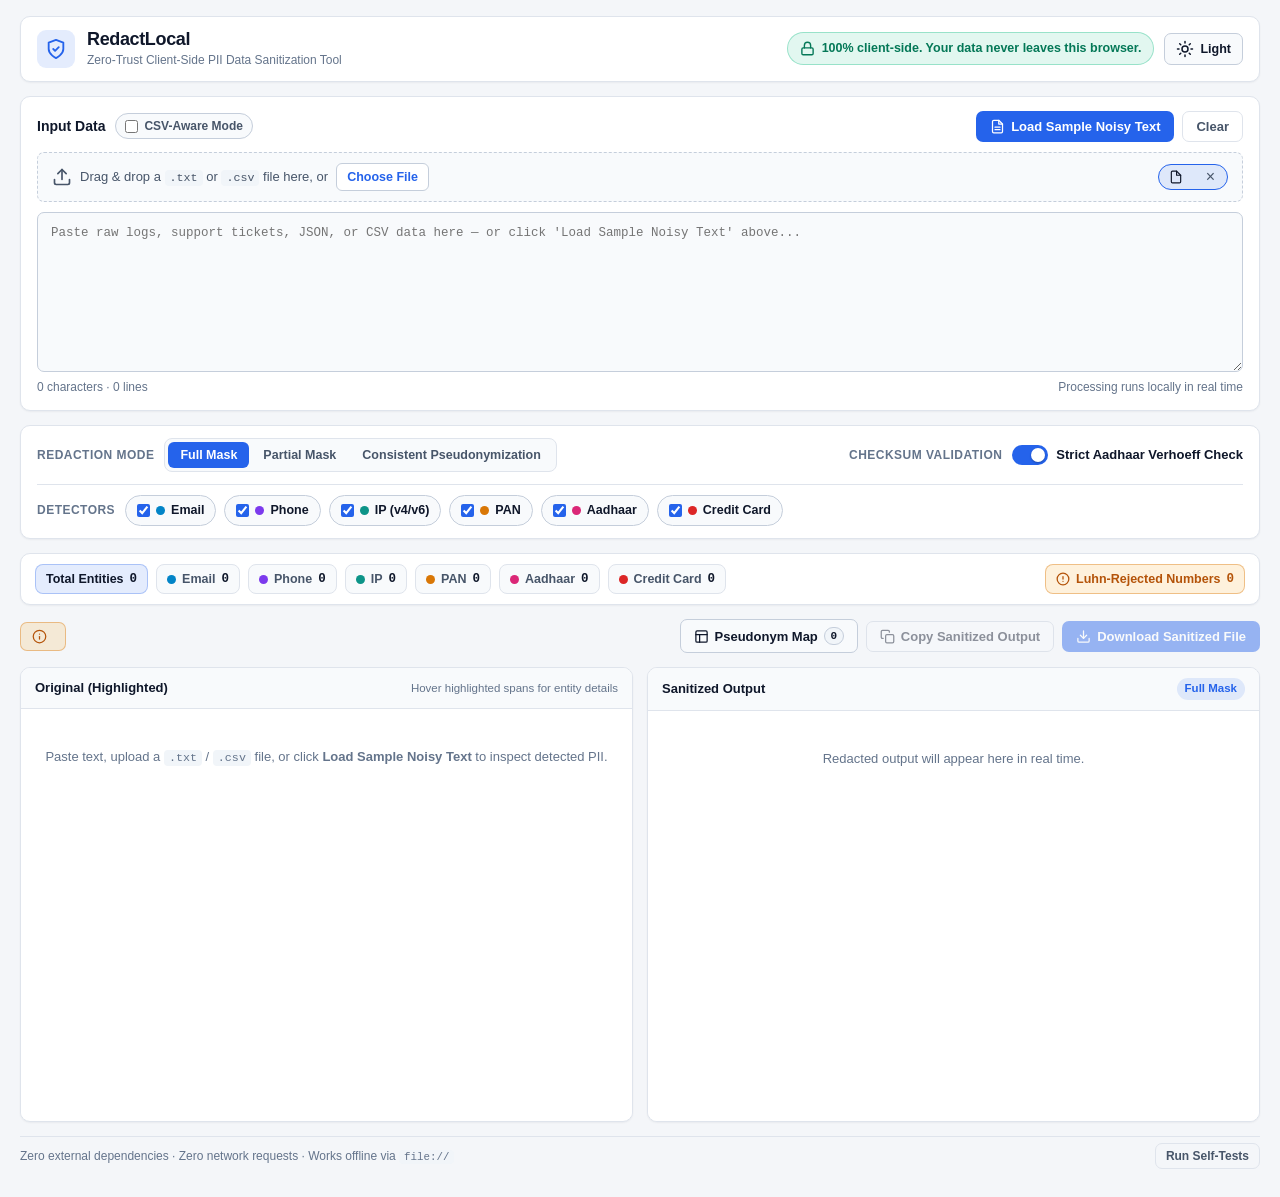
==== index.html @ ca2702cf "v1: working core sanitizer" ====
<!DOCTYPE html>
<html lang="en">
<head>
  <meta charset="UTF-8" />
  <meta name="viewport" content="width=device-width, initial-scale=1.0" />
  <title>RedactLocal — 100% Client-Side PII Data Sanitizer</title>
  <link rel="stylesheet" href="style.css" />
  <script src="app.js" defer></script>
</head>
<body>
  <div class="app-shell">
    <header class="app-header">
      <div class="brand-group">
        <div class="brand-logo" aria-hidden="true">
          <svg viewBox="0 0 24 24" width="22" height="22" fill="none" stroke="currentColor" stroke-width="2" stroke-linecap="round" stroke-linejoin="round">
            <path d="M12 22s8-4 8-10V5l-8-3-8 3v7c0 6 8 10 8 10z" />
            <path d="m9 12 2 2 4-4" />
          </svg>
        </div>
        <div>
          <h1 class="brand-title">RedactLocal</h1>
          <p class="brand-subtitle">Zero-Trust Client-Side PII Data Sanitization Tool</p>
        </div>
      </div>

      <div class="header-right">
        <div class="privacy-badge" role="status">
          <svg viewBox="0 0 24 24" width="15" height="15" fill="none" stroke="currentColor" stroke-width="2.2" stroke-linecap="round" stroke-linejoin="round" aria-hidden="true">
            <rect x="3" y="11" width="18" height="11" rx="2" ry="2" />
            <path d="M7 11V7a5 5 0 0 1 10 0v4" />
          </svg>
          <span>100% client-side. Your data never leaves this browser.</span>
        </div>

        <button type="button" id="theme-toggle" class="icon-btn" aria-label="Toggle color theme" title="Toggle Dark / Light Theme">
          <svg class="icon-sun" viewBox="0 0 24 24" width="18" height="18" fill="none" stroke="currentColor" stroke-width="2" stroke-linecap="round" stroke-linejoin="round" aria-hidden="true">
            <circle cx="12" cy="12" r="4" />
            <path d="M12 2v2M12 20v2M4.93 4.93l1.41 1.41M17.66 17.66l1.41 1.41M2 12h2M20 12h2M6.34 17.66l-1.41 1.41M19.07 4.93l-1.41 1.41" />
          </svg>
          <svg class="icon-moon" viewBox="0 0 24 24" width="18" height="18" fill="none" stroke="currentColor" stroke-width="2" stroke-linecap="round" stroke-linejoin="round" aria-hidden="true">
            <path d="M21 12.79A9 9 0 1 1 11.21 3 7 7 0 0 0 21 12.79z" />
          </svg>
          <span id="theme-label" class="theme-label">Theme</span>
        </button>
      </div>
    </header>

    <main class="app-main">
      <!-- Input Panel -->
      <section class="card input-section" aria-labelledby="input-heading">
        <div class="section-header">
          <div class="section-title-group">
            <h2 id="input-heading" class="section-title">Input Data</h2>
            <label class="csv-toggle-chip" title="Parse input cell-by-cell with RFC 4180 CSV rules while sharing pseudonym mapping across rows">
              <input type="checkbox" id="csv-mode-toggle" />
              <span>CSV-Aware Mode</span>
            </label>
          </div>

          <div class="input-actions">
            <button type="button" id="load-sample-btn" class="btn btn-primary">
              <svg viewBox="0 0 24 24" width="15" height="15" fill="none" stroke="currentColor" stroke-width="2" stroke-linecap="round" stroke-linejoin="round" aria-hidden="true">
                <path d="M14 2H6a2 2 0 0 0-2 2v16a2 2 0 0 0 2 2h12a2 2 0 0 0 2-2V8z" />
                <polyline points="14 2 14 8 20 8" />
                <line x1="16" y1="13" x2="8" y2="13" />
                <line x1="16" y1="17" x2="8" y2="17" />
              </svg>
              Load Sample Noisy Text
            </button>
            <button type="button" id="clear-btn" class="btn btn-ghost">Clear</button>
          </div>
        </div>

        <div id="drop-zone" class="drop-zone">
          <div class="drop-zone-content">
            <svg viewBox="0 0 24 24" width="20" height="20" fill="none" stroke="currentColor" stroke-width="2" stroke-linecap="round" stroke-linejoin="round" aria-hidden="true">
              <path d="M21 15v4a2 2 0 0 1-2 2H5a2 2 0 0 1-2-2v-4" />
              <polyline points="17 8 12 3 7 8" />
              <line x1="12" y1="3" x2="12" y2="15" />
            </svg>
            <span class="drop-zone-text">Drag &amp; drop a <code>.txt</code> or <code>.csv</code> file here, or</span>
            <label for="file-input" class="file-picker-btn">Choose File</label>
            <input type="file" id="file-input" accept=".txt,.csv,text/plain,text/csv" hidden />
          </div>

          <div id="file-pill" class="file-pill" hidden>
            <svg viewBox="0 0 24 24" width="14" height="14" fill="none" stroke="currentColor" stroke-width="2" stroke-linecap="round" stroke-linejoin="round" aria-hidden="true">
              <path d="M13 2H6a2 2 0 0 0-2 2v16a2 2 0 0 0 2 2h12a2 2 0 0 0 2-2V9z" />
              <polyline points="13 2 13 9 20 9" />
            </svg>
            <span id="file-name" class="file-name"></span>
            <span id="file-size" class="file-size"></span>
            <button type="button" id="file-clear-btn" class="file-pill-remove" aria-label="Remove loaded file" title="Remove file">&times;</button>
          </div>
        </div>

        <div class="textarea-wrapper">
          <textarea
            id="raw-input"
            class="raw-input"
            rows="7"
            spellcheck="false"
            aria-label="Raw input text to sanitize"
            placeholder="Paste raw logs, support tickets, JSON, or CSV data here — or click 'Load Sample Noisy Text' above..."
          ></textarea>
          <div class="input-footer">
            <span id="input-meta" class="input-meta">0 characters · 0 lines</span>
            <span class="input-hint">Processing runs locally in real time</span>
          </div>
        </div>
      </section>

      <!-- Controls Bar -->
      <section class="card controls-section" aria-label="Sanitization Controls">
        <div class="controls-row">
          <div class="control-block">
            <span class="control-label">Redaction Mode</span>
            <div class="mode-selector" role="radiogroup" aria-label="Redaction Mode">
              <button type="button" class="mode-btn is-active" data-mode="full" role="radio" aria-checked="true">
                Full Mask
              </button>
              <button type="button" class="mode-btn" data-mode="partial" role="radio" aria-checked="false">
                Partial Mask
              </button>
              <button type="button" class="mode-btn" data-mode="pseudonym" role="radio" aria-checked="false">
                Consistent Pseudonymization
              </button>
            </div>
          </div>

          <div class="control-block control-block-verhoeff">
            <span class="control-label">Checksum Validation</span>
            <label class="verhoeff-toggle" title="Validate 12-digit Aadhaar candidates using the Verhoeff checksum algorithm">
              <input type="checkbox" id="strict-verhoeff-toggle" checked />
              <span class="toggle-track" aria-hidden="true"><span class="toggle-thumb"></span></span>
              <span>Strict Aadhaar Verhoeff Check</span>
            </label>
          </div>
        </div>

        <div class="entity-toggles-row">
          <span class="control-label">Detectors</span>
          <div class="entity-chips" id="entity-toggles">
            <label class="entity-chip chip-EMAIL">
              <input type="checkbox" data-entity="EMAIL" checked />
              <span class="chip-dot"></span>
              <span>Email</span>
            </label>
            <label class="entity-chip chip-PHONE">
              <input type="checkbox" data-entity="PHONE" checked />
              <span class="chip-dot"></span>
              <span>Phone</span>
            </label>
            <label class="entity-chip chip-IP">
              <input type="checkbox" data-entity="IP" checked />
              <span class="chip-dot"></span>
              <span>IP (v4/v6)</span>
            </label>
            <label class="entity-chip chip-PAN">
              <input type="checkbox" data-entity="PAN" checked />
              <span class="chip-dot"></span>
              <span>PAN</span>
            </label>
            <label class="entity-chip chip-AADHAAR">
              <input type="checkbox" data-entity="AADHAAR" checked />
              <span class="chip-dot"></span>
              <span>Aadhaar</span>
            </label>
            <label class="entity-chip chip-CREDIT_CARD">
              <input type="checkbox" data-entity="CREDIT_CARD" checked />
              <span class="chip-dot"></span>
              <span>Credit Card</span>
            </label>
          </div>
        </div>
      </section>

      <!-- Audit Stats Bar -->
      <section class="card stats-bar" aria-label="Audit Statistics" aria-live="polite">
        <div class="stat-pill stat-total">
          <span class="stat-name">Total Entities</span>
          <span class="stat-value" id="stat-total">0</span>
        </div>
        <div class="stat-pill stat-EMAIL">
          <span class="chip-dot"></span>
          <span class="stat-name">Email</span>
          <span class="stat-value" id="stat-EMAIL">0</span>
        </div>
        <div class="stat-pill stat-PHONE">
          <span class="chip-dot"></span>
          <span class="stat-name">Phone</span>
          <span class="stat-value" id="stat-PHONE">0</span>
        </div>
        <div class="stat-pill stat-IP">
          <span class="chip-dot"></span>
          <span class="stat-name">IP</span>
          <span class="stat-value" id="stat-IP">0</span>
        </div>
        <div class="stat-pill stat-PAN">
          <span class="chip-dot"></span>
          <span class="stat-name">PAN</span>
          <span class="stat-value" id="stat-PAN">0</span>
        </div>
        <div class="stat-pill stat-AADHAAR">
          <span class="chip-dot"></span>
          <span class="stat-name">Aadhaar</span>
          <span class="stat-value" id="stat-AADHAAR">0</span>
        </div>
        <div class="stat-pill stat-CREDIT_CARD">
          <span class="chip-dot"></span>
          <span class="stat-name">Credit Card</span>
          <span class="stat-value" id="stat-CREDIT_CARD">0</span>
        </div>
        <div class="stat-pill stat-luhn-rejected" title="13-19 digit card-like sequences that failed Luhn checksum and were excluded from PII/Phone/Aadhaar false positives">
          <svg viewBox="0 0 24 24" width="14" height="14" fill="none" stroke="currentColor" stroke-width="2.2" stroke-linecap="round" stroke-linejoin="round" aria-hidden="true">
            <circle cx="12" cy="12" r="10" />
            <line x1="12" y1="8" x2="12" y2="12" />
            <line x1="12" y1="16" x2="12.01" y2="16" />
          </svg>
          <span class="stat-name">Luhn-Rejected Numbers</span>
          <span class="stat-value" id="stat-luhn-rejected">0</span>
        </div>
      </section>

      <!-- Action Bar -->
      <div class="action-bar">
        <div class="action-bar-left">
          <div id="large-input-notice" class="large-input-notice" hidden>
            <svg viewBox="0 0 24 24" width="15" height="15" fill="none" stroke="currentColor" stroke-width="2" stroke-linecap="round" stroke-linejoin="round" aria-hidden="true">
              <circle cx="12" cy="12" r="10" />
              <line x1="12" y1="16" x2="12" y2="12" />
              <line x1="12" y1="8" x2="12.01" y2="8" />
            </svg>
            <span id="large-input-notice-text"></span>
          </div>
        </div>

        <div class="action-buttons">
          <button type="button" id="toggle-map-btn" class="btn btn-secondary" aria-expanded="false" aria-controls="mapping-drawer">
            <svg viewBox="0 0 24 24" width="15" height="15" fill="none" stroke="currentColor" stroke-width="2" stroke-linecap="round" stroke-linejoin="round" aria-hidden="true">
              <rect x="3" y="3" width="18" height="18" rx="2" ry="2" />
              <line x1="3" y1="9" x2="21" y2="9" />
              <line x1="9" y1="21" x2="9" y2="9" />
            </svg>
            <span>Pseudonym Map</span>
            <span id="map-count-badge" class="badge-count">0</span>
          </button>

          <button type="button" id="copy-btn" class="btn btn-secondary" disabled>
            <svg class="icon-copy" viewBox="0 0 24 24" width="15" height="15" fill="none" stroke="currentColor" stroke-width="2" stroke-linecap="round" stroke-linejoin="round" aria-hidden="true">
              <rect x="9" y="9" width="13" height="13" rx="2" ry="2" />
              <path d="M5 15H4a2 2 0 0 1-2-2V4a2 2 0 0 1 2-2h9a2 2 0 0 1 2 2v1" />
            </svg>
            <span id="copy-btn-label">Copy Sanitized Output</span>
          </button>

          <button type="button" id="download-btn" class="btn btn-primary" disabled>
            <svg viewBox="0 0 24 24" width="15" height="15" fill="none" stroke="currentColor" stroke-width="2" stroke-linecap="round" stroke-linejoin="round" aria-hidden="true">
              <path d="M21 15v4a2 2 0 0 1-2 2H5a2 2 0 0 1-2-2v-4" />
              <polyline points="7 10 12 15 17 10" />
              <line x1="12" y1="15" x2="12" y2="3" />
            </svg>
            <span>Download Sanitized File</span>
          </button>
        </div>
      </div>

      <!-- Pseudonym Mapping Drawer -->
      <section id="mapping-drawer" class="card mapping-drawer" aria-labelledby="mapping-heading" hidden>
        <div class="mapping-header">
          <div>
            <h3 id="mapping-heading" class="section-title">Pseudonym Mapping Table</h3>
            <p class="mapping-subtitle">Deterministic per-scan mapping keyed on normalized entity values</p>
          </div>
          <button type="button" id="close-map-btn" class="btn btn-ghost btn-sm">Hide</button>
        </div>

        <div id="mapping-empty-state" class="mapping-empty">
          Switch to <strong>Consistent Pseudonymization</strong> mode with non-empty input to populate placeholder mappings.
        </div>

        <div id="mapping-table-wrap" class="mapping-table-wrap" hidden>
          <table class="mapping-table">
            <thead>
              <tr>
                <th>Placeholder</th>
                <th>Entity Type</th>
                <th>Original Value</th>
                <th>Occurrences</th>
              </tr>
            </thead>
            <tbody id="mapping-tbody"></tbody>
          </table>
        </div>
      </section>

      <!-- Side-by-Side Diff View -->
      <section class="diff-grid" aria-label="Side-by-Side Diff Comparison">
        <div class="card diff-pane-card">
          <div class="diff-pane-header">
            <span class="diff-pane-title">Original (Highlighted)</span>
            <span class="diff-pane-hint">Hover highlighted spans for entity details</span>
          </div>
          <div id="original-diff-pane" class="diff-pane-body" tabindex="0">
            <div id="original-empty" class="diff-empty">
              Paste text, upload a <code>.txt</code> / <code>.csv</code> file, or click <strong>Load Sample Noisy Text</strong> to inspect detected PII.
            </div>
            <pre id="original-diff-content" class="diff-code" hidden></pre>
          </div>
        </div>

        <div class="card diff-pane-card">
          <div class="diff-pane-header">
            <span class="diff-pane-title">Sanitized Output</span>
            <span id="active-mode-badge" class="mode-badge">Full Mask</span>
          </div>
          <div id="sanitized-diff-pane" class="diff-pane-body" tabindex="0">
            <div id="sanitized-empty" class="diff-empty">
              Redacted output will appear here in real time.
            </div>
            <pre id="sanitized-diff-content" class="diff-code" hidden></pre>
          </div>
        </div>
      </section>
    </main>

    <footer class="app-footer">
      <div class="footer-row">
        <span class="footer-note">Zero external dependencies · Zero network requests · Works offline via <code>file://</code></span>
        <button type="button" id="run-tests-btn" class="btn btn-ghost btn-sm">Run Self-Tests</button>
      </div>
      <div id="self-test-results" class="self-test-results" hidden></div>
    </footer>
  </div>
</body>
</html>
---- style.css ----
:root {
  --bg: #f4f6f9;
  --surface: #ffffff;
  --surface-alt: #f8fafc;
  --surface-hover: #f1f5f9;
  --border: #dfe4ec;
  --border-strong: #c5cedb;
  --text: #0f172a;
  --text-muted: #475569;
  --text-subtle: #64748b;
  --accent: #2563eb;
  --accent-hover: #1d4ed8;
  --accent-soft: rgba(37, 99, 235, 0.12);
  --privacy-bg: rgba(16, 185, 129, 0.12);
  --privacy-border: rgba(16, 185, 129, 0.35);
  --privacy-text: #047857;
  --luhn-bg: rgba(245, 158, 11, 0.14);
  --luhn-border: rgba(217, 119, 6, 0.4);
  --luhn-text: #b45309;
  --success-text: #047857;
  --danger-text: #b91c1c;
  --shadow-sm: 0 1px 2px rgba(15, 23, 42, 0.05);
  --shadow-md: 0 4px 12px rgba(15, 23, 42, 0.06);
  --radius: 10px;
  --radius-sm: 7px;

  /* Entity highlight colors (light) */
  --c-email: #0284c7;
  --bg-email: rgba(2, 132, 199, 0.14);
  --c-phone: #7c3aed;
  --bg-phone: rgba(124, 58, 237, 0.14);
  --c-ip: #0d9488;
  --bg-ip: rgba(13, 148, 136, 0.14);
  --c-pan: #d97706;
  --bg-pan: rgba(217, 119, 6, 0.16);
  --c-aadhaar: #db2777;
  --bg-aadhaar: rgba(219, 39, 119, 0.14);
  --c-card: #dc2626;
  --bg-card: rgba(220, 38, 38, 0.14);

  --token-bg: rgba(15, 23, 42, 0.08);
  --token-border: rgba(15, 23, 42, 0.18);
  --token-text: #0f172a;

  --font-sans: -apple-system, BlinkMacSystemFont, "Segoe UI", Roboto, "Helvetica Neue", Arial, sans-serif;
  --font-mono: ui-monospace, SFMono-Regular, Menlo, Monaco, Consolas, "Liberation Mono", "Courier New", monospace;
}

@media (prefers-color-scheme: dark) {
  :root:not([data-theme="light"]) {
    --bg: #0b1120;
    --surface: #111827;
    --surface-alt: #0f172a;
    --surface-hover: #1e293b;
    --border: #1f2937;
    --border-strong: #334155;
    --text: #f1f5f9;
    --text-muted: #cbd5e1;
    --text-subtle: #94a3b8;
    --accent: #3b82f6;
    --accent-hover: #60a5fa;
    --accent-soft: rgba(59, 130, 246, 0.16);
    --privacy-bg: rgba(16, 185, 129, 0.14);
    --privacy-border: rgba(52, 211, 153, 0.35);
    --privacy-text: #34d399;
    --luhn-bg: rgba(245, 158, 11, 0.16);
    --luhn-border: rgba(251, 191, 36, 0.38);
    --luhn-text: #fbbf24;
    --success-text: #34d399;
    --danger-text: #f87171;
    --shadow-sm: 0 1px 2px rgba(0, 0, 0, 0.25);
    --shadow-md: 0 6px 18px rgba(0, 0, 0, 0.35);

    --c-email: #38bdf8;
    --bg-email: rgba(56, 189, 248, 0.2);
    --c-phone: #a78bfa;
    --bg-phone: rgba(167, 139, 250, 0.2);
    --c-ip: #2dd4bf;
    --bg-ip: rgba(45, 212, 191, 0.2);
    --c-pan: #fbbf24;
    --bg-pan: rgba(251, 191, 36, 0.2);
    --c-aadhaar: #f472b6;
    --bg-aadhaar: rgba(244, 114, 182, 0.2);
    --c-card: #f87171;
    --bg-card: rgba(248, 113, 113, 0.22);

    --token-bg: rgba(59, 130, 246, 0.16);
    --token-border: rgba(96, 165, 250, 0.35);
    --token-text: #e2e8f0;
  }
}

:root[data-theme="dark"] {
  --bg: #0b1120;
  --surface: #111827;
  --surface-alt: #0f172a;
  --surface-hover: #1e293b;
  --border: #1f2937;
  --border-strong: #334155;
  --text: #f1f5f9;
  --text-muted: #cbd5e1;
  --text-subtle: #94a3b8;
  --accent: #3b82f6;
  --accent-hover: #60a5fa;
  --accent-soft: rgba(59, 130, 246, 0.16);
  --privacy-bg: rgba(16, 185, 129, 0.14);
  --privacy-border: rgba(52, 211, 153, 0.35);
  --privacy-text: #34d399;
  --luhn-bg: rgba(245, 158, 11, 0.16);
  --luhn-border: rgba(251, 191, 36, 0.38);
  --luhn-text: #fbbf24;
  --success-text: #34d399;
  --danger-text: #f87171;
  --shadow-sm: 0 1px 2px rgba(0, 0, 0, 0.25);
  --shadow-md: 0 6px 18px rgba(0, 0, 0, 0.35);

  --c-email: #38bdf8;
  --bg-email: rgba(56, 189, 248, 0.2);
  --c-phone: #a78bfa;
  --bg-phone: rgba(167, 139, 250, 0.2);
  --c-ip: #2dd4bf;
  --bg-ip: rgba(45, 212, 191, 0.2);
  --c-pan: #fbbf24;
  --bg-pan: rgba(251, 191, 36, 0.2);
  --c-aadhaar: #f472b6;
  --bg-aadhaar: rgba(244, 114, 182, 0.2);
  --c-card: #f87171;
  --bg-card: rgba(248, 113, 113, 0.22);

  --token-bg: rgba(59, 130, 246, 0.16);
  --token-border: rgba(96, 165, 250, 0.35);
  --token-text: #e2e8f0;
}

*,
*::before,
*::after {
  box-sizing: border-box;
}

html,
body {
  margin: 0;
  padding: 0;
  background-color: var(--bg);
  color: var(--text);
  font-family: var(--font-sans);
  font-size: 14px;
  line-height: 1.5;
  -webkit-font-smoothing: antialiased;
}

code {
  font-family: var(--font-mono);
  font-size: 0.9em;
  background: var(--surface-hover);
  padding: 1px 5px;
  border-radius: 4px;
}

.app-shell {
  max-width: 1440px;
  margin: 0 auto;
  padding: 16px 20px 28px;
  display: flex;
  flex-direction: column;
  gap: 14px;
  min-height: 100vh;
}

/* Header */
.app-header {
  display: flex;
  flex-wrap: wrap;
  align-items: center;
  justify-content: space-between;
  gap: 12px;
  padding: 12px 16px;
  background: var(--surface);
  border: 1px solid var(--border);
  border-radius: var(--radius);
  box-shadow: var(--shadow-sm);
}

.brand-group {
  display: flex;
  align-items: center;
  gap: 12px;
}

.brand-logo {
  width: 38px;
  height: 38px;
  border-radius: 9px;
  background: var(--accent-soft);
  color: var(--accent);
  display: inline-flex;
  align-items: center;
  justify-content: center;
  flex-shrink: 0;
}

.brand-title {
  margin: 0;
  font-size: 18px;
  font-weight: 700;
  letter-spacing: -0.02em;
  line-height: 1.2;
}

.brand-subtitle {
  margin: 0;
  font-size: 12px;
  color: var(--text-subtle);
}

.header-right {
  display: flex;
  align-items: center;
  flex-wrap: wrap;
  gap: 10px;
}

.privacy-badge {
  display: inline-flex;
  align-items: center;
  gap: 7px;
  padding: 6px 12px;
  border-radius: 999px;
  background: var(--privacy-bg);
  border: 1px solid var(--privacy-border);
  color: var(--privacy-text);
  font-size: 12.5px;
  font-weight: 600;
}

.icon-btn {
  display: inline-flex;
  align-items: center;
  gap: 6px;
  padding: 6px 11px;
  border-radius: var(--radius-sm);
  border: 1px solid var(--border-strong);
  background: var(--surface-alt);
  color: var(--text);
  font-family: inherit;
  font-size: 12.5px;
  font-weight: 600;
  cursor: pointer;
  transition: background-color 0.15s, border-color 0.15s;
}

.icon-btn:hover {
  background: var(--surface-hover);
}

.icon-moon {
  display: none;
}

:root[data-theme="dark"] .icon-sun {
  display: none;
}

:root[data-theme="dark"] .icon-moon {
  display: inline;
}

@media (prefers-color-scheme: dark) {
  :root:not([data-theme="light"]) .icon-sun {
    display: none;
  }
  :root:not([data-theme="light"]) .icon-moon {
    display: inline;
  }
}

/* Main Layout & Cards */
.app-main {
  display: flex;
  flex-direction: column;
  gap: 14px;
  flex: 1;
}

.card {
  background: var(--surface);
  border: 1px solid var(--border);
  border-radius: var(--radius);
  box-shadow: var(--shadow-sm);
}

/* Buttons */
.btn {
  display: inline-flex;
  align-items: center;
  justify-content: center;
  gap: 6px;
  padding: 7px 13px;
  border-radius: var(--radius-sm);
  border: 1px solid transparent;
  font-family: inherit;
  font-size: 13px;
  font-weight: 600;
  cursor: pointer;
  transition: background-color 0.15s, border-color 0.15s, opacity 0.15s, transform 0.08s;
  white-space: nowrap;
}

.btn:active:not(:disabled) {
  transform: translateY(1px);
}

.btn:disabled {
  opacity: 0.45;
  cursor: not-allowed;
}

.btn-primary {
  background: var(--accent);
  color: #ffffff;
}

.btn-primary:hover:not(:disabled) {
  background: var(--accent-hover);
}

.btn-secondary {
  background: var(--surface-alt);
  border-color: var(--border-strong);
  color: var(--text);
}

.btn-secondary:hover:not(:disabled) {
  background: var(--surface-hover);
}

.btn-ghost {
  background: transparent;
  border-color: var(--border);
  color: var(--text-muted);
}

.btn-ghost:hover:not(:disabled) {
  background: var(--surface-hover);
  color: var(--text);
}

.btn-sm {
  padding: 5px 10px;
  font-size: 12px;
}

/* Input Section */
.input-section {
  padding: 14px 16px;
  display: flex;
  flex-direction: column;
  gap: 10px;
}

.section-header {
  display: flex;
  flex-wrap: wrap;
  align-items: center;
  justify-content: space-between;
  gap: 10px;
}

.section-title-group {
  display: flex;
  align-items: center;
  gap: 10px;
  flex-wrap: wrap;
}

.section-title {
  margin: 0;
  font-size: 14px;
  font-weight: 700;
  color: var(--text);
}

.csv-toggle-chip {
  display: inline-flex;
  align-items: center;
  gap: 6px;
  padding: 3px 9px;
  border-radius: 999px;
  border: 1px solid var(--border-strong);
  background: var(--surface-alt);
  font-size: 12px;
  font-weight: 600;
  color: var(--text-muted);
  cursor: pointer;
  user-select: none;
}

.csv-toggle-chip input {
  accent-color: var(--accent);
  margin: 0;
  cursor: pointer;
}

.csv-toggle-chip:has(input:checked) {
  background: var(--accent-soft);
  border-color: var(--accent);
  color: var(--accent);
}

.input-actions {
  display: flex;
  align-items: center;
  gap: 8px;
}

.drop-zone {
  display: flex;
  flex-wrap: wrap;
  align-items: center;
  justify-content: space-between;
  gap: 10px;
  padding: 10px 14px;
  border: 1.5px dashed var(--border-strong);
  border-radius: var(--radius-sm);
  background: var(--surface-alt);
  transition: border-color 0.15s, background-color 0.15s;
}

.drop-zone.is-drag-over {
  border-color: var(--accent);
  background: var(--accent-soft);
}

.drop-zone-content {
  display: flex;
  align-items: center;
  flex-wrap: wrap;
  gap: 8px;
  color: var(--text-muted);
  font-size: 13px;
}

.file-picker-btn {
  display: inline-flex;
  align-items: center;
  padding: 4px 10px;
  border-radius: 6px;
  background: var(--surface);
  border: 1px solid var(--border-strong);
  color: var(--accent);
  font-weight: 600;
  font-size: 12.5px;
  cursor: pointer;
  transition: background-color 0.15s;
}

.file-picker-btn:hover {
  background: var(--surface-hover);
}

.file-pill {
  display: inline-flex;
  align-items: center;
  gap: 7px;
  padding: 4px 10px;
  border-radius: 999px;
  background: var(--accent-soft);
  border: 1px solid var(--accent);
  color: var(--text);
  font-size: 12px;
  font-weight: 600;
}

.file-size {
  color: var(--text-subtle);
  font-weight: 500;
}

.file-pill-remove {
  background: none;
  border: none;
  color: var(--text-muted);
  font-size: 16px;
  line-height: 1;
  padding: 0 2px;
  cursor: pointer;
}

.file-pill-remove:hover {
  color: var(--danger-text);
}

.textarea-wrapper {
  display: flex;
  flex-direction: column;
  gap: 6px;
}

.raw-input {
  width: 100%;
  min-height: 130px;
  max-height: 360px;
  resize: vertical;
  padding: 11px 13px;
  border: 1px solid var(--border-strong);
  border-radius: var(--radius-sm);
  background: var(--surface-alt);
  color: var(--text);
  font-family: var(--font-mono);
  font-size: 12.5px;
  line-height: 1.55;
  outline: none;
  transition: border-color 0.15s, box-shadow 0.15s;
}

.raw-input:focus {
  border-color: var(--accent);
  box-shadow: 0 0 0 3px var(--accent-soft);
}

.input-footer {
  display: flex;
  align-items: center;
  justify-content: space-between;
  font-size: 12px;
  color: var(--text-subtle);
}

/* Controls Section */
.controls-section {
  padding: 12px 16px;
  display: flex;
  flex-direction: column;
  gap: 12px;
}

.controls-row {
  display: flex;
  flex-wrap: wrap;
  align-items: center;
  justify-content: space-between;
  gap: 12px;
}

.control-block {
  display: flex;
  flex-wrap: wrap;
  align-items: center;
  gap: 10px;
}

.control-label {
  font-size: 12px;
  font-weight: 700;
  text-transform: uppercase;
  letter-spacing: 0.04em;
  color: var(--text-subtle);
}

.mode-selector {
  display: inline-flex;
  flex-wrap: wrap;
  padding: 3px;
  border-radius: 8px;
  background: var(--surface-alt);
  border: 1px solid var(--border);
  gap: 2px;
}

.mode-btn {
  padding: 6px 12px;
  border: none;
  border-radius: 6px;
  background: transparent;
  color: var(--text-muted);
  font-family: inherit;
  font-size: 12.5px;
  font-weight: 600;
  cursor: pointer;
  transition: background-color 0.15s, color 0.15s;
}

.mode-btn:hover {
  color: var(--text);
}

.mode-btn.is-active {
  background: var(--accent);
  color: #ffffff;
}

/* Verhoeff Toggle Switch */
.verhoeff-toggle {
  display: inline-flex;
  align-items: center;
  gap: 8px;
  font-size: 13px;
  font-weight: 600;
  color: var(--text);
  cursor: pointer;
  user-select: none;
}

.verhoeff-toggle input {
  position: absolute;
  opacity: 0;
  width: 0;
  height: 0;
}

.toggle-track {
  width: 36px;
  height: 20px;
  border-radius: 999px;
  background: var(--border-strong);
  position: relative;
  transition: background-color 0.18s;
  flex-shrink: 0;
}

.toggle-thumb {
  width: 14px;
  height: 14px;
  border-radius: 50%;
  background: #ffffff;
  position: absolute;
  top: 3px;
  left: 3px;
  transition: transform 0.18s;
  box-shadow: 0 1px 2px rgba(0, 0, 0, 0.25);
}

.verhoeff-toggle input:checked + .toggle-track {
  background: var(--accent);
}

.verhoeff-toggle input:checked + .toggle-track .toggle-thumb {
  transform: translateX(16px);
}

.verhoeff-toggle input:focus-visible + .toggle-track {
  box-shadow: 0 0 0 3px var(--accent-soft);
}

/* Entity Toggles */
.entity-toggles-row {
  display: flex;
  flex-wrap: wrap;
  align-items: center;
  gap: 10px;
  padding-top: 10px;
  border-top: 1px solid var(--border);
}

.entity-chips {
  display: flex;
  flex-wrap: wrap;
  gap: 8px;
}

.entity-chip {
  display: inline-flex;
  align-items: center;
  gap: 6px;
  padding: 5px 11px;
  border-radius: 999px;
  border: 1px solid var(--border-strong);
  background: var(--surface-alt);
  font-size: 12.5px;
  font-weight: 600;
  color: var(--text);
  cursor: pointer;
  user-select: none;
  transition: opacity 0.15s, background-color 0.15s, border-color 0.15s;
}

.entity-chip input {
  accent-color: var(--accent);
  margin: 0;
  cursor: pointer;
}

.entity-chip:has(input:not(:checked)) {
  opacity: 0.55;
}

.chip-dot {
  width: 9px;
  height: 9px;
  border-radius: 50%;
  display: inline-block;
  flex-shrink: 0;
}

.chip-EMAIL .chip-dot,
.stat-EMAIL .chip-dot { background: var(--c-email); }
.chip-PHONE .chip-dot,
.stat-PHONE .chip-dot { background: var(--c-phone); }
.chip-IP .chip-dot,
.stat-IP .chip-dot { background: var(--c-ip); }
.chip-PAN .chip-dot,
.stat-PAN .chip-dot { background: var(--c-pan); }
.chip-AADHAAR .chip-dot,
.stat-AADHAAR .chip-dot { background: var(--c-aadhaar); }
.chip-CREDIT_CARD .chip-dot,
.stat-CREDIT_CARD .chip-dot { background: var(--c-card); }

/* Audit Stats Bar */
.stats-bar {
  padding: 10px 14px;
  display: flex;
  flex-wrap: wrap;
  align-items: center;
  gap: 8px;
}

.stat-pill {
  display: inline-flex;
  align-items: center;
  gap: 6px;
  padding: 5px 10px;
  border-radius: 8px;
  background: var(--surface-alt);
  border: 1px solid var(--border);
  font-size: 12.5px;
}

.stat-total {
  background: var(--accent-soft);
  border-color: rgba(37, 99, 235, 0.3);
  font-weight: 700;
}

.stat-name {
  color: var(--text-muted);
  font-weight: 600;
}

.stat-total .stat-name {
  color: var(--text);
}

.stat-value {
  font-family: var(--font-mono);
  font-weight: 700;
  color: var(--text);
}

.stat-luhn-rejected {
  margin-left: auto;
  background: var(--luhn-bg);
  border-color: var(--luhn-border);
  color: var(--luhn-text);
}

.stat-luhn-rejected .stat-name,
.stat-luhn-rejected .stat-value {
  color: var(--luhn-text);
}

/* Action Bar */
.action-bar {
  display: flex;
  flex-wrap: wrap;
  align-items: center;
  justify-content: space-between;
  gap: 10px;
}

.action-bar-left {
  flex: 1;
  min-width: 220px;
}

.large-input-notice {
  display: inline-flex;
  align-items: center;
  gap: 7px;
  padding: 6px 11px;
  border-radius: var(--radius-sm);
  background: var(--luhn-bg);
  border: 1px solid var(--luhn-border);
  color: var(--luhn-text);
  font-size: 12.5px;
  font-weight: 600;
}

.action-buttons {
  display: flex;
  flex-wrap: wrap;
  align-items: center;
  gap: 8px;
}

.badge-count {
  display: inline-flex;
  align-items: center;
  justify-content: center;
  min-width: 20px;
  height: 18px;
  padding: 0 5px;
  border-radius: 999px;
  background: var(--surface-hover);
  border: 1px solid var(--border-strong);
  font-family: var(--font-mono);
  font-size: 11px;
  font-weight: 700;
}

.btn.is-copied {
  border-color: var(--privacy-border);
  background: var(--privacy-bg);
  color: var(--privacy-text);
}

/* Pseudonym Mapping Drawer */
.mapping-drawer {
  padding: 14px 16px;
}

.mapping-header {
  display: flex;
  align-items: center;
  justify-content: space-between;
  gap: 10px;
  margin-bottom: 10px;
}

.mapping-subtitle {
  margin: 2px 0 0;
  font-size: 12px;
  color: var(--text-subtle);
}

.mapping-empty {
  padding: 14px;
  border-radius: var(--radius-sm);
  background: var(--surface-alt);
  border: 1px dashed var(--border-strong);
  color: var(--text-muted);
  font-size: 13px;
}

.mapping-table-wrap {
  max-height: 260px;
  overflow: auto;
  border: 1px solid var(--border);
  border-radius: var(--radius-sm);
}

.mapping-table {
  width: 100%;
  border-collapse: collapse;
  font-size: 12.5px;
  text-align: left;
}

.mapping-table th {
  position: sticky;
  top: 0;
  background: var(--surface-alt);
  color: var(--text-muted);
  font-weight: 700;
  padding: 8px 12px;
  border-bottom: 1px solid var(--border);
}

.mapping-table td {
  padding: 7px 12px;
  border-bottom: 1px solid var(--border);
  font-family: var(--font-mono);
  word-break: break-word;
}

.mapping-table tr:last-child td {
  border-bottom: none;
}

.mapping-type-pill {
  display: inline-flex;
  align-items: center;
  gap: 5px;
  padding: 2px 8px;
  border-radius: 999px;
  font-family: var(--font-sans);
  font-size: 11.5px;
  font-weight: 600;
  background: var(--surface-alt);
  border: 1px solid var(--border);
}

/* Side-by-Side Diff View */
.diff-grid {
  display: grid;
  grid-template-columns: repeat(2, minmax(0, 1fr));
  gap: 14px;
}

.diff-pane-card {
  display: flex;
  flex-direction: column;
  min-width: 0;
  overflow: hidden;
}

.diff-pane-header {
  display: flex;
  align-items: center;
  justify-content: space-between;
  gap: 8px;
  padding: 10px 14px;
  background: var(--surface-alt);
  border-bottom: 1px solid var(--border);
}

.diff-pane-title {
  font-size: 13px;
  font-weight: 700;
}

.diff-pane-hint {
  font-size: 11.5px;
  color: var(--text-subtle);
}

.mode-badge {
  font-size: 11.5px;
  font-weight: 700;
  padding: 2px 8px;
  border-radius: 999px;
  background: var(--accent-soft);
  color: var(--accent);
}

.diff-pane-body {
  height: 410px;
  overflow: auto;
  padding: 14px;
  background: var(--surface);
  outline: none;
}

.diff-pane-body:focus-visible {
  box-shadow: inset 0 0 0 2px var(--accent);
}

.diff-empty {
  color: var(--text-subtle);
  font-size: 13px;
  padding: 24px 8px;
  text-align: center;
}

.diff-code {
  margin: 0;
  font-family: var(--font-mono);
  font-size: 12.5px;
  line-height: 1.65;
  white-space: pre;
  tab-size: 2;
}

/* Color-coded <mark> tags in Original Pane */
.pii-mark {
  padding: 1px 3px;
  border-radius: 4px;
  color: var(--text);
  font-weight: 600;
  cursor: help;
}

.pii-mark.pii-EMAIL {
  background: var(--bg-email);
  border-bottom: 2px solid var(--c-email);
}

.pii-mark.pii-PHONE {
  background: var(--bg-phone);
  border-bottom: 2px solid var(--c-phone);
}

.pii-mark.pii-IP {
  background: var(--bg-ip);
  border-bottom: 2px solid var(--c-ip);
}

.pii-mark.pii-PAN {
  background: var(--bg-pan);
  border-bottom: 2px solid var(--c-pan);
}

.pii-mark.pii-AADHAAR {
  background: var(--bg-aadhaar);
  border-bottom: 2px solid var(--c-aadhaar);
}

.pii-mark.pii-CREDIT_CARD {
  background: var(--bg-card);
  border-bottom: 2px solid var(--c-card);
}

/* Subtle highlight for replaced tokens in Sanitized Pane */
.sanitized-token {
  padding: 1px 4px;
  border-radius: 4px;
  background: var(--token-bg);
  border: 1px solid var(--token-border);
  color: var(--token-text);
  font-weight: 600;
}

.sanitized-token.pii-EMAIL { border-color: var(--c-email); }
.sanitized-token.pii-PHONE { border-color: var(--c-phone); }
.sanitized-token.pii-IP { border-color: var(--c-ip); }
.sanitized-token.pii-PAN { border-color: var(--c-pan); }
.sanitized-token.pii-AADHAAR { border-color: var(--c-aadhaar); }
.sanitized-token.pii-CREDIT_CARD { border-color: var(--c-card); }

/* Footer & Self-Test Runner */
.app-footer {
  display: flex;
  flex-direction: column;
  gap: 10px;
  padding-top: 6px;
  border-top: 1px solid var(--border);
}

.footer-row {
  display: flex;
  flex-wrap: wrap;
  align-items: center;
  justify-content: space-between;
  gap: 10px;
}

.footer-note {
  font-size: 12px;
  color: var(--text-subtle);
}

.self-test-results {
  background: var(--surface);
  border: 1px solid var(--border);
  border-radius: var(--radius);
  padding: 12px 14px;
  font-size: 12.5px;
}

.test-summary {
  display: flex;
  align-items: center;
  justify-content: space-between;
  font-weight: 700;
  margin-bottom: 8px;
}

.test-summary.is-pass { color: var(--success-text); }
.test-summary.is-fail { color: var(--danger-text); }

.test-list {
  list-style: none;
  margin: 0;
  padding: 0;
  display: grid;
  grid-template-columns: repeat(auto-fill, minmax(320px, 1fr));
  gap: 5px 14px;
}

.test-item {
  display: flex;
  align-items: flex-start;
  gap: 6px;
  font-family: var(--font-mono);
  font-size: 11.5px;
}

.test-item.pass { color: var(--success-text); }
.test-item.fail { color: var(--danger-text); font-weight: 700; }

/* Responsive */
@media (max-width: 900px) {
  .diff-grid {
    grid-template-columns: 1fr;
  }

  .diff-pane-body {
    height: 300px;
  }

  .stat-luhn-rejected {
    margin-left: 0;
  }
}
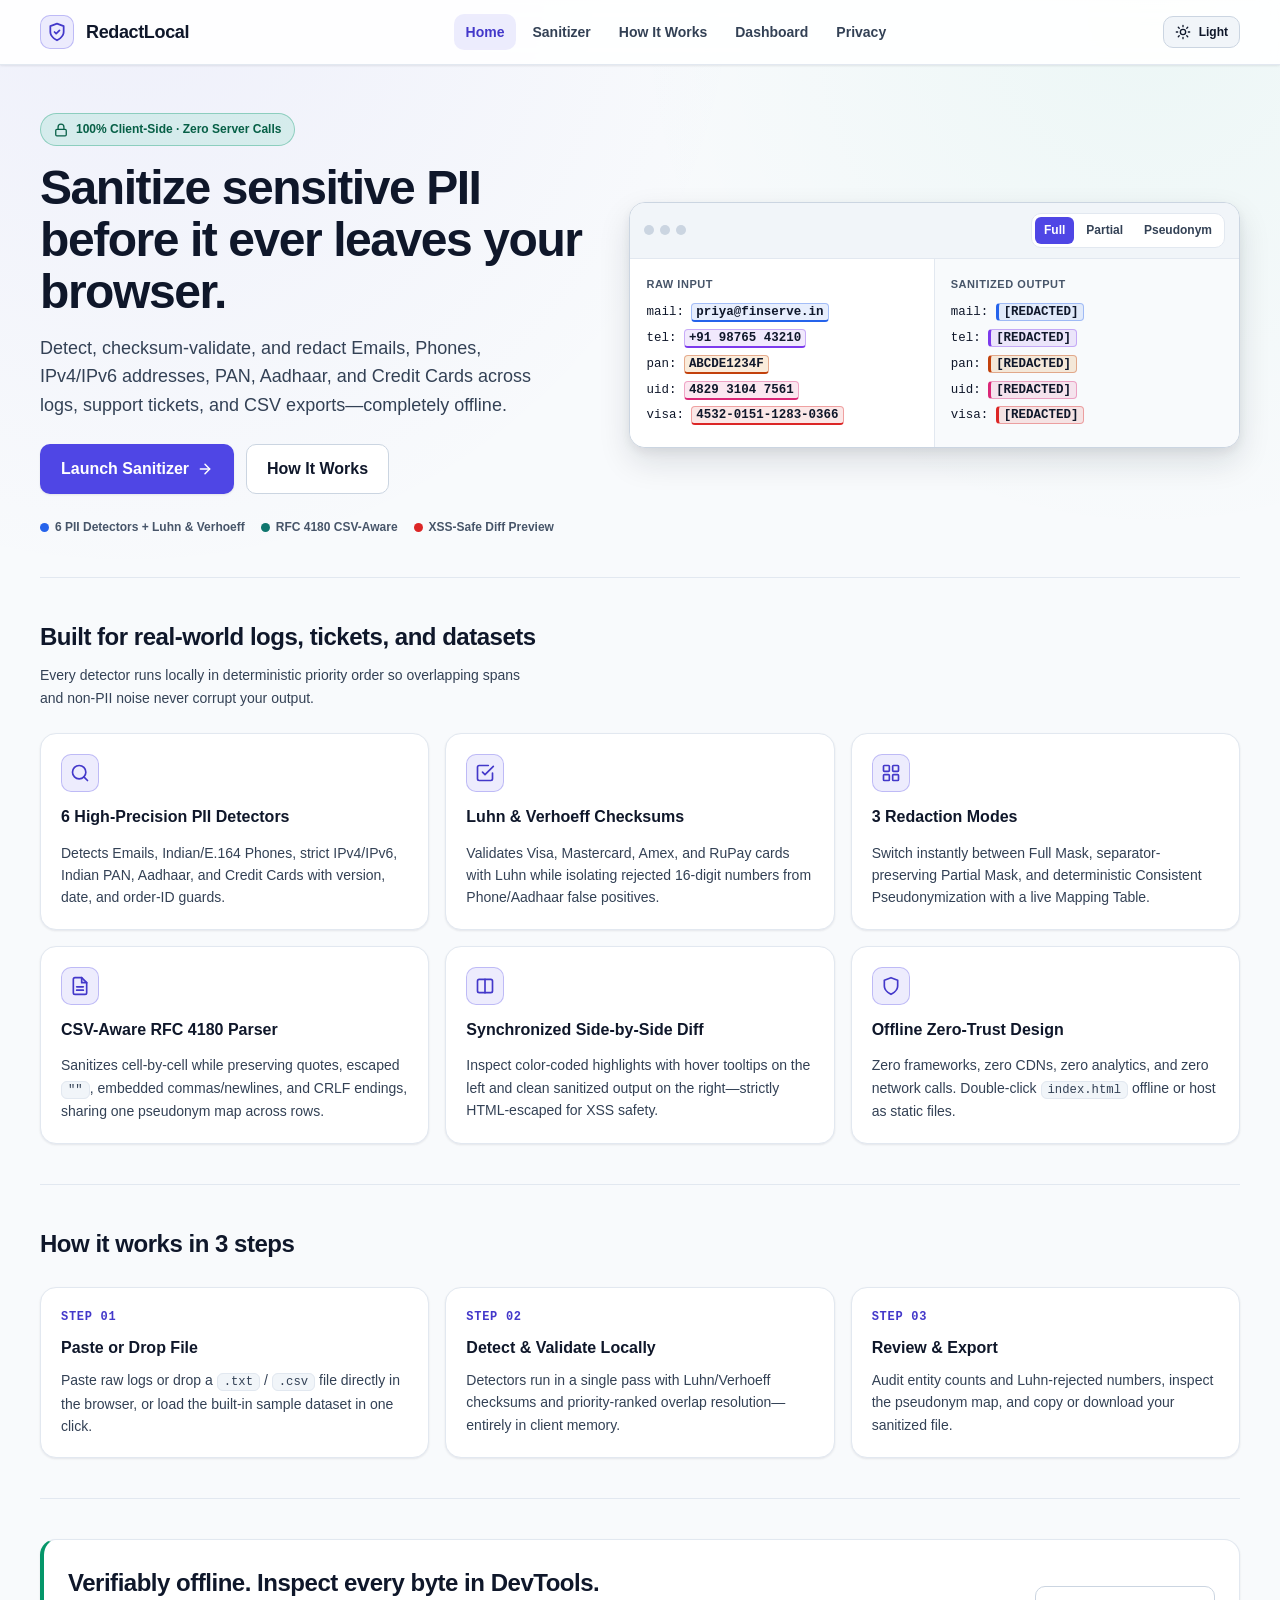
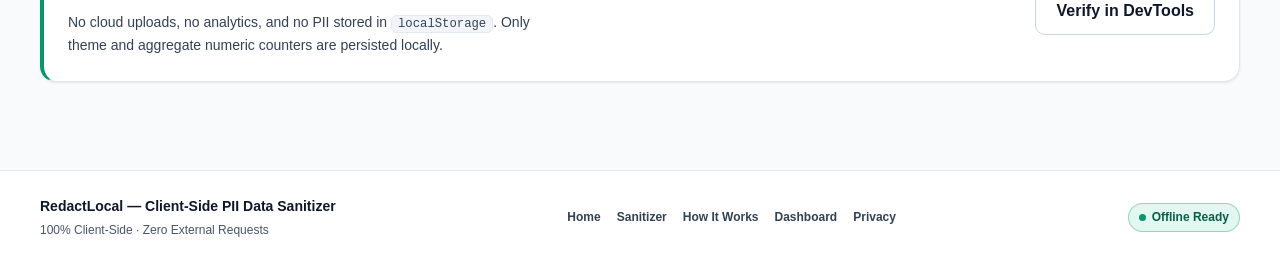
==== commit d250446e: "v2: multi-page UI redesign" ====
--- a/index.html
+++ b/index.html
@@ -4,333 +4,309 @@
   <meta charset="UTF-8" />
   <meta name="viewport" content="width=device-width, initial-scale=1.0" />
   <title>RedactLocal — 100% Client-Side PII Data Sanitizer</title>
-  <link rel="stylesheet" href="style.css" />
-  <script src="app.js" defer></script>
+  <link rel="icon" type="image/svg+xml" href="data:image/svg+xml,%3Csvg xmlns='http://www.w3.org/2000/svg' viewBox='0 0 24 24' fill='none' stroke='%234f46e5' stroke-width='2' stroke-linecap='round' stroke-linejoin='round'%3E%3Cpath d='M12 22s8-4 8-10V5l-8-3-8 3v7c0 6 8 10 8 10z'/%3E%3Cpath d='m9 12 2 2 4-4'/%3E%3C/svg%3E" />
+  <script>
+    (function () {
+      try {
+        var t = localStorage.getItem('redactlocal_theme');
+        if (t !== 'dark' && t !== 'light') {
+          t = window.matchMedia && window.matchMedia('(prefers-color-scheme: dark)').matches ? 'dark' : 'light';
+        }
+        document.documentElement.dataset.theme = t;
+      } catch (e) {
+        document.documentElement.dataset.theme = 'light';
+      }
+    })();
+  </script>
+  <link rel="stylesheet" href="styles/tokens.css" />
+  <link rel="stylesheet" href="styles/components.css" />
+  <link rel="stylesheet" href="styles/pages.css" />
+  <script src="scripts/shared.js" defer></script>
 </head>
 <body>
-  <div class="app-shell">
-    <header class="app-header">
-      <div class="brand-group">
-        <div class="brand-logo" aria-hidden="true">
-          <svg viewBox="0 0 24 24" width="22" height="22" fill="none" stroke="currentColor" stroke-width="2" stroke-linecap="round" stroke-linejoin="round">
-            <path d="M12 22s8-4 8-10V5l-8-3-8 3v7c0 6 8 10 8 10z" />
-            <path d="m9 12 2 2 4-4" />
-          </svg>
-        </div>
-        <div>
-          <h1 class="brand-title">RedactLocal</h1>
-          <p class="brand-subtitle">Zero-Trust Client-Side PII Data Sanitization Tool</p>
+  <a href="#main-content" class="skip-link">Skip to main content</a>
+
+  <header class="site-header">
+    <div class="container">
+      <div class="navbar">
+        <a href="index.html" class="nav-brand">
+          <span class="nav-logo" aria-hidden="true">
+            <svg viewBox="0 0 24 24" width="20" height="20" fill="none" stroke="currentColor" stroke-width="2.1" stroke-linecap="round" stroke-linejoin="round">
+              <path d="M12 22s8-4 8-10V5l-8-3-8 3v7c0 6 8 10 8 10z" />
+              <path d="m9 12 2 2 4-4" />
+            </svg>
+          </span>
+          <span>RedactLocal</span>
+        </a>
+
+        <nav class="nav-links" aria-label="Main navigation">
+          <a href="index.html" class="nav-link" aria-current="page">Home</a>
+          <a href="sanitizer.html" class="nav-link">Sanitizer</a>
+          <a href="how-it-works.html" class="nav-link">How It Works</a>
+          <a href="dashboard.html" class="nav-link">Dashboard</a>
+          <a href="privacy.html" class="nav-link">Privacy</a>
+        </nav>
+
+        <div class="nav-actions">
+          <button type="button" id="theme-toggle-btn" class="theme-toggle" aria-label="Toggle dark or light theme" aria-pressed="false">
+            <svg class="icon-sun" viewBox="0 0 24 24" width="16" height="16" fill="none" stroke="currentColor" stroke-width="2" stroke-linecap="round" stroke-linejoin="round" aria-hidden="true">
+              <circle cx="12" cy="12" r="4" />
+              <path d="M12 2v2M12 20v2M4.93 4.93l1.41 1.41M17.66 17.66l1.41 1.41M2 12h2M20 12h2M6.34 17.66l-1.41 1.41M19.07 4.93l-1.41 1.41" />
+            </svg>
+            <svg class="icon-moon" viewBox="0 0 24 24" width="16" height="16" fill="none" stroke="currentColor" stroke-width="2" stroke-linecap="round" stroke-linejoin="round" aria-hidden="true">
+              <path d="M21 12.79A9 9 0 1 1 11.21 3 7 7 0 0 0 21 12.79z" />
+            </svg>
+            <span id="theme-toggle-label">Light</span>
+          </button>
+          <button type="button" id="mobile-menu-btn" class="mobile-menu-btn" aria-label="Open navigation menu" aria-expanded="false" aria-controls="mobile-drawer">
+            <svg viewBox="0 0 24 24" width="20" height="20" fill="none" stroke="currentColor" stroke-width="2" stroke-linecap="round" stroke-linejoin="round" aria-hidden="true">
+              <line x1="3" y1="6" x2="21" y2="6" />
+              <line x1="3" y1="12" x2="21" y2="12" />
+              <line x1="3" y1="18" x2="21" y2="18" />
+            </svg>
+          </button>
         </div>
       </div>
 
-      <div class="header-right">
-        <div class="privacy-badge" role="status">
-          <svg viewBox="0 0 24 24" width="15" height="15" fill="none" stroke="currentColor" stroke-width="2.2" stroke-linecap="round" stroke-linejoin="round" aria-hidden="true">
-            <rect x="3" y="11" width="18" height="11" rx="2" ry="2" />
-            <path d="M7 11V7a5 5 0 0 1 10 0v4" />
-          </svg>
-          <span>100% client-side. Your data never leaves this browser.</span>
-        </div>
-
-        <button type="button" id="theme-toggle" class="icon-btn" aria-label="Toggle color theme" title="Toggle Dark / Light Theme">
-          <svg class="icon-sun" viewBox="0 0 24 24" width="18" height="18" fill="none" stroke="currentColor" stroke-width="2" stroke-linecap="round" stroke-linejoin="round" aria-hidden="true">
-            <circle cx="12" cy="12" r="4" />
-            <path d="M12 2v2M12 20v2M4.93 4.93l1.41 1.41M17.66 17.66l1.41 1.41M2 12h2M20 12h2M6.34 17.66l-1.41 1.41M19.07 4.93l-1.41 1.41" />
-          </svg>
-          <svg class="icon-moon" viewBox="0 0 24 24" width="18" height="18" fill="none" stroke="currentColor" stroke-width="2" stroke-linecap="round" stroke-linejoin="round" aria-hidden="true">
-            <path d="M21 12.79A9 9 0 1 1 11.21 3 7 7 0 0 0 21 12.79z" />
-          </svg>
-          <span id="theme-label" class="theme-label">Theme</span>
-        </button>
+      <div id="mobile-drawer" class="mobile-drawer" hidden>
+        <nav class="mobile-drawer-links" aria-label="Mobile navigation">
+          <a href="index.html" class="nav-link" aria-current="page">Home</a>
+          <a href="sanitizer.html" class="nav-link">Sanitizer</a>
+          <a href="how-it-works.html" class="nav-link">How It Works</a>
+          <a href="dashboard.html" class="nav-link">Dashboard</a>
+          <a href="privacy.html" class="nav-link">Privacy</a>
+        </nav>
       </div>
-    </header>
-
-    <main class="app-main">
-      <!-- Input Panel -->
-      <section class="card input-section" aria-labelledby="input-heading">
-        <div class="section-header">
-          <div class="section-title-group">
-            <h2 id="input-heading" class="section-title">Input Data</h2>
-            <label class="csv-toggle-chip" title="Parse input cell-by-cell with RFC 4180 CSV rules while sharing pseudonym mapping across rows">
-              <input type="checkbox" id="csv-mode-toggle" />
-              <span>CSV-Aware Mode</span>
-            </label>
-          </div>
-
-          <div class="input-actions">
-            <button type="button" id="load-sample-btn" class="btn btn-primary">
-              <svg viewBox="0 0 24 24" width="15" height="15" fill="none" stroke="currentColor" stroke-width="2" stroke-linecap="round" stroke-linejoin="round" aria-hidden="true">
+    </div>
+  </header>
+
+  <main id="main-content" class="page-main">
+    <div class="container">
+      <!-- Hero + CSS Before/After Mockup -->
+      <section class="hero-section" aria-labelledby="hero-heading">
+        <div class="hero-copy">
+          <span class="privacy-pill">
+            <svg viewBox="0 0 24 24" width="14" height="14" fill="none" stroke="currentColor" stroke-width="2.2" stroke-linecap="round" stroke-linejoin="round" aria-hidden="true">
+              <rect x="3" y="11" width="18" height="11" rx="2" ry="2" />
+              <path d="M7 11V7a5 5 0 0 1 10 0v4" />
+            </svg>
+            100% Client-Side · Zero Server Calls
+          </span>
+
+          <h1 id="hero-heading" class="hero-title">Sanitize sensitive PII before it ever leaves your browser.</h1>
+
+          <p class="hero-sub">
+            Detect, checksum-validate, and redact Emails, Phones, IPv4/IPv6 addresses, PAN, Aadhaar, and Credit Cards across logs, support tickets, and CSV exports—completely offline.
+          </p>
+
+          <div class="hero-ctas">
+            <a href="sanitizer.html" class="btn btn-primary btn-lg">
+              <span>Launch Sanitizer</span>
+              <svg viewBox="0 0 24 24" width="16" height="16" fill="none" stroke="currentColor" stroke-width="2.2" stroke-linecap="round" stroke-linejoin="round" aria-hidden="true">
+                <line x1="5" y1="12" x2="19" y2="12" />
+                <polyline points="12 5 19 12 12 19" />
+              </svg>
+            </a>
+            <a href="how-it-works.html" class="btn btn-secondary btn-lg">How It Works</a>
+          </div>
+
+          <div class="hero-meta-row">
+            <span class="hero-meta-item">
+              <span class="entity-dot entity-dot-EMAIL" aria-hidden="true"></span>
+              6 PII Detectors + Luhn &amp; Verhoeff
+            </span>
+            <span class="hero-meta-item">
+              <span class="entity-dot entity-dot-IP" aria-hidden="true"></span>
+              RFC 4180 CSV-Aware
+            </span>
+            <span class="hero-meta-item">
+              <span class="entity-dot entity-dot-CREDIT_CARD" aria-hidden="true"></span>
+              XSS-Safe Diff Preview
+            </span>
+          </div>
+        </div>
+
+        <!-- Pure HTML/CSS Interactive Before/After Preview -->
+        <div class="demo-window" aria-label="Before and after PII redaction preview">
+          <input type="radio" name="hero-demo-mode" id="demo-mode-full" class="demo-mode-radio sr-only" checked />
+          <input type="radio" name="hero-demo-mode" id="demo-mode-partial" class="demo-mode-radio sr-only" />
+          <input type="radio" name="hero-demo-mode" id="demo-mode-pseudonym" class="demo-mode-radio sr-only" />
+
+          <div class="demo-window-bar">
+            <div class="demo-dots" aria-hidden="true">
+              <span class="demo-dot"></span>
+              <span class="demo-dot"></span>
+              <span class="demo-dot"></span>
+            </div>
+
+            <div class="demo-mode-switch" role="group" aria-label="Preview redaction mode">
+              <label for="demo-mode-full" class="demo-mode-label">Full</label>
+              <label for="demo-mode-partial" class="demo-mode-label">Partial</label>
+              <label for="demo-mode-pseudonym" class="demo-mode-label">Pseudonym</label>
+            </div>
+          </div>
+
+          <div class="demo-panes">
+            <div class="demo-pane demo-pane-left">
+              <div class="demo-pane-label">Raw Input</div>
+              <div class="demo-line">mail: <mark class="pii-mark pii-EMAIL">priya@finserve.in</mark></div>
+              <div class="demo-line">tel: <mark class="pii-mark pii-PHONE">+91 98765 43210</mark></div>
+              <div class="demo-line">pan: <mark class="pii-mark pii-PAN">ABCDE1234F</mark></div>
+              <div class="demo-line">uid: <mark class="pii-mark pii-AADHAAR">4829 3104 7561</mark></div>
+              <div class="demo-line">visa: <mark class="pii-mark pii-CREDIT_CARD">4532-0151-1283-0366</mark></div>
+            </div>
+
+            <div class="demo-pane demo-pane-right">
+              <div class="demo-pane-label">Sanitized Output</div>
+              <div class="demo-line">mail: <span class="sanitized-token pii-EMAIL"><span class="demo-out demo-out-full">[REDACTED]</span><span class="demo-out demo-out-partial">p***@finserve.in</span><span class="demo-out demo-out-pseudonym">EMAIL_01</span></span></div>
+              <div class="demo-line">tel: <span class="sanitized-token pii-PHONE"><span class="demo-out demo-out-full">[REDACTED]</span><span class="demo-out demo-out-partial">+XX XXXXX X3210</span><span class="demo-out demo-out-pseudonym">PHONE_01</span></span></div>
+              <div class="demo-line">pan: <span class="sanitized-token pii-PAN"><span class="demo-out demo-out-full">[REDACTED]</span><span class="demo-out demo-out-partial">ABXXXXXXXF</span><span class="demo-out demo-out-pseudonym">PAN_01</span></span></div>
+              <div class="demo-line">uid: <span class="sanitized-token pii-AADHAAR"><span class="demo-out demo-out-full">[REDACTED]</span><span class="demo-out demo-out-partial">XXXX XXXX 7561</span><span class="demo-out demo-out-pseudonym">AADHAAR_01</span></span></div>
+              <div class="demo-line">visa: <span class="sanitized-token pii-CREDIT_CARD"><span class="demo-out demo-out-full">[REDACTED]</span><span class="demo-out demo-out-partial">XXXX-XXXX-XXXX-0366</span><span class="demo-out demo-out-pseudonym">CARD_01</span></span></div>
+            </div>
+          </div>
+        </div>
+      </section>
+
+      <!-- Features Grid -->
+      <section class="landing-section" aria-labelledby="features-heading">
+        <div class="section-heading-wrap">
+          <h2 id="features-heading" class="section-heading">Built for real-world logs, tickets, and datasets</h2>
+          <p class="section-lead">Every detector runs locally in deterministic priority order so overlapping spans and non-PII noise never corrupt your output.</p>
+        </div>
+
+        <div class="features-grid">
+          <article class="card feature-card">
+            <div class="feature-icon" aria-hidden="true">
+              <svg viewBox="0 0 24 24" width="20" height="20" fill="none" stroke="currentColor" stroke-width="2" stroke-linecap="round" stroke-linejoin="round">
+                <circle cx="11" cy="11" r="8" />
+                <line x1="21" y1="21" x2="16.65" y2="16.65" />
+              </svg>
+            </div>
+            <h3 class="feature-title">6 High-Precision PII Detectors</h3>
+            <p class="feature-desc">Detects Emails, Indian/E.164 Phones, strict IPv4/IPv6, Indian PAN, Aadhaar, and Credit Cards with version, date, and order-ID guards.</p>
+          </article>
+
+          <article class="card feature-card">
+            <div class="feature-icon" aria-hidden="true">
+              <svg viewBox="0 0 24 24" width="20" height="20" fill="none" stroke="currentColor" stroke-width="2" stroke-linecap="round" stroke-linejoin="round">
+                <path d="M9 11l3 3L22 4" />
+                <path d="M21 12v7a2 2 0 0 1-2 2H5a2 2 0 0 1-2-2V5a2 2 0 0 1 2-2h11" />
+              </svg>
+            </div>
+            <h3 class="feature-title">Luhn &amp; Verhoeff Checksums</h3>
+            <p class="feature-desc">Validates Visa, Mastercard, Amex, and RuPay cards with Luhn while isolating rejected 16-digit numbers from Phone/Aadhaar false positives.</p>
+          </article>
+
+          <article class="card feature-card">
+            <div class="feature-icon" aria-hidden="true">
+              <svg viewBox="0 0 24 24" width="20" height="20" fill="none" stroke="currentColor" stroke-width="2" stroke-linecap="round" stroke-linejoin="round">
+                <rect x="3" y="3" width="7" height="7" rx="1" />
+                <rect x="14" y="3" width="7" height="7" rx="1" />
+                <rect x="3" y="14" width="7" height="7" rx="1" />
+                <rect x="14" y="14" width="7" height="7" rx="1" />
+              </svg>
+            </div>
+            <h3 class="feature-title">3 Redaction Modes</h3>
+            <p class="feature-desc">Switch instantly between Full Mask, separator-preserving Partial Mask, and deterministic Consistent Pseudonymization with a live Mapping Table.</p>
+          </article>
+
+          <article class="card feature-card">
+            <div class="feature-icon" aria-hidden="true">
+              <svg viewBox="0 0 24 24" width="20" height="20" fill="none" stroke="currentColor" stroke-width="2" stroke-linecap="round" stroke-linejoin="round">
                 <path d="M14 2H6a2 2 0 0 0-2 2v16a2 2 0 0 0 2 2h12a2 2 0 0 0 2-2V8z" />
                 <polyline points="14 2 14 8 20 8" />
-                <line x1="16" y1="13" x2="8" y2="13" />
-                <line x1="16" y1="17" x2="8" y2="17" />
-              </svg>
-              Load Sample Noisy Text
-            </button>
-            <button type="button" id="clear-btn" class="btn btn-ghost">Clear</button>
-          </div>
-        </div>
-
-        <div id="drop-zone" class="drop-zone">
-          <div class="drop-zone-content">
-            <svg viewBox="0 0 24 24" width="20" height="20" fill="none" stroke="currentColor" stroke-width="2" stroke-linecap="round" stroke-linejoin="round" aria-hidden="true">
-              <path d="M21 15v4a2 2 0 0 1-2 2H5a2 2 0 0 1-2-2v-4" />
-              <polyline points="17 8 12 3 7 8" />
-              <line x1="12" y1="3" x2="12" y2="15" />
-            </svg>
-            <span class="drop-zone-text">Drag &amp; drop a <code>.txt</code> or <code>.csv</code> file here, or</span>
-            <label for="file-input" class="file-picker-btn">Choose File</label>
-            <input type="file" id="file-input" accept=".txt,.csv,text/plain,text/csv" hidden />
-          </div>
-
-          <div id="file-pill" class="file-pill" hidden>
-            <svg viewBox="0 0 24 24" width="14" height="14" fill="none" stroke="currentColor" stroke-width="2" stroke-linecap="round" stroke-linejoin="round" aria-hidden="true">
-              <path d="M13 2H6a2 2 0 0 0-2 2v16a2 2 0 0 0 2 2h12a2 2 0 0 0 2-2V9z" />
-              <polyline points="13 2 13 9 20 9" />
-            </svg>
-            <span id="file-name" class="file-name"></span>
-            <span id="file-size" class="file-size"></span>
-            <button type="button" id="file-clear-btn" class="file-pill-remove" aria-label="Remove loaded file" title="Remove file">&times;</button>
-          </div>
-        </div>
-
-        <div class="textarea-wrapper">
-          <textarea
-            id="raw-input"
-            class="raw-input"
-            rows="7"
-            spellcheck="false"
-            aria-label="Raw input text to sanitize"
-            placeholder="Paste raw logs, support tickets, JSON, or CSV data here — or click 'Load Sample Noisy Text' above..."
-          ></textarea>
-          <div class="input-footer">
-            <span id="input-meta" class="input-meta">0 characters · 0 lines</span>
-            <span class="input-hint">Processing runs locally in real time</span>
-          </div>
+                <line x1="8" y1="13" x2="16" y2="13" />
+                <line x1="8" y1="17" x2="16" y2="17" />
+              </svg>
+            </div>
+            <h3 class="feature-title">CSV-Aware RFC 4180 Parser</h3>
+            <p class="feature-desc">Sanitizes cell-by-cell while preserving quotes, escaped <code>""</code>, embedded commas/newlines, and CRLF endings, sharing one pseudonym map across rows.</p>
+          </article>
+
+          <article class="card feature-card">
+            <div class="feature-icon" aria-hidden="true">
+              <svg viewBox="0 0 24 24" width="20" height="20" fill="none" stroke="currentColor" stroke-width="2" stroke-linecap="round" stroke-linejoin="round">
+                <rect x="3" y="4" width="18" height="16" rx="2" />
+                <line x1="12" y1="4" x2="12" y2="20" />
+              </svg>
+            </div>
+            <h3 class="feature-title">Synchronized Side-by-Side Diff</h3>
+            <p class="feature-desc">Inspect color-coded highlights with hover tooltips on the left and clean sanitized output on the right—strictly HTML-escaped for XSS safety.</p>
+          </article>
+
+          <article class="card feature-card">
+            <div class="feature-icon" aria-hidden="true">
+              <svg viewBox="0 0 24 24" width="20" height="20" fill="none" stroke="currentColor" stroke-width="2" stroke-linecap="round" stroke-linejoin="round">
+                <path d="M12 22s8-4 8-10V5l-8-3-8 3v7c0 6 8 10 8 10z" />
+              </svg>
+            </div>
+            <h3 class="feature-title">Offline Zero-Trust Design</h3>
+            <p class="feature-desc">Zero frameworks, zero CDNs, zero analytics, and zero network calls. Double-click <code>index.html</code> offline or host as static files.</p>
+          </article>
         </div>
       </section>
 
-      <!-- Controls Bar -->
-      <section class="card controls-section" aria-label="Sanitization Controls">
-        <div class="controls-row">
-          <div class="control-block">
-            <span class="control-label">Redaction Mode</span>
-            <div class="mode-selector" role="radiogroup" aria-label="Redaction Mode">
-              <button type="button" class="mode-btn is-active" data-mode="full" role="radio" aria-checked="true">
-                Full Mask
-              </button>
-              <button type="button" class="mode-btn" data-mode="partial" role="radio" aria-checked="false">
-                Partial Mask
-              </button>
-              <button type="button" class="mode-btn" data-mode="pseudonym" role="radio" aria-checked="false">
-                Consistent Pseudonymization
-              </button>
-            </div>
-          </div>
-
-          <div class="control-block control-block-verhoeff">
-            <span class="control-label">Checksum Validation</span>
-            <label class="verhoeff-toggle" title="Validate 12-digit Aadhaar candidates using the Verhoeff checksum algorithm">
-              <input type="checkbox" id="strict-verhoeff-toggle" checked />
-              <span class="toggle-track" aria-hidden="true"><span class="toggle-thumb"></span></span>
-              <span>Strict Aadhaar Verhoeff Check</span>
-            </label>
-          </div>
-        </div>
-
-        <div class="entity-toggles-row">
-          <span class="control-label">Detectors</span>
-          <div class="entity-chips" id="entity-toggles">
-            <label class="entity-chip chip-EMAIL">
-              <input type="checkbox" data-entity="EMAIL" checked />
-              <span class="chip-dot"></span>
-              <span>Email</span>
-            </label>
-            <label class="entity-chip chip-PHONE">
-              <input type="checkbox" data-entity="PHONE" checked />
-              <span class="chip-dot"></span>
-              <span>Phone</span>
-            </label>
-            <label class="entity-chip chip-IP">
-              <input type="checkbox" data-entity="IP" checked />
-              <span class="chip-dot"></span>
-              <span>IP (v4/v6)</span>
-            </label>
-            <label class="entity-chip chip-PAN">
-              <input type="checkbox" data-entity="PAN" checked />
-              <span class="chip-dot"></span>
-              <span>PAN</span>
-            </label>
-            <label class="entity-chip chip-AADHAAR">
-              <input type="checkbox" data-entity="AADHAAR" checked />
-              <span class="chip-dot"></span>
-              <span>Aadhaar</span>
-            </label>
-            <label class="entity-chip chip-CREDIT_CARD">
-              <input type="checkbox" data-entity="CREDIT_CARD" checked />
-              <span class="chip-dot"></span>
-              <span>Credit Card</span>
-            </label>
+      <!-- How It Works in 3 Steps -->
+      <section class="landing-section" aria-labelledby="steps-heading">
+        <div class="section-heading-wrap">
+          <h2 id="steps-heading" class="section-heading">How it works in 3 steps</h2>
+        </div>
+
+        <div class="steps-strip">
+          <div class="card step-card">
+            <span class="step-card-num">Step 01</span>
+            <h3 class="feature-title">Paste or Drop File</h3>
+            <p class="feature-desc">Paste raw logs or drop a <code>.txt</code> / <code>.csv</code> file directly in the browser, or load the built-in sample dataset in one click.</p>
+          </div>
+          <div class="card step-card">
+            <span class="step-card-num">Step 02</span>
+            <h3 class="feature-title">Detect &amp; Validate Locally</h3>
+            <p class="feature-desc">Detectors run in a single pass with Luhn/Verhoeff checksums and priority-ranked overlap resolution—entirely in client memory.</p>
+          </div>
+          <div class="card step-card">
+            <span class="step-card-num">Step 03</span>
+            <h3 class="feature-title">Review &amp; Export</h3>
+            <p class="feature-desc">Audit entity counts and Luhn-rejected numbers, inspect the pseudonym map, and copy or download your sanitized file.</p>
           </div>
         </div>
       </section>
 
-      <!-- Audit Stats Bar -->
-      <section class="card stats-bar" aria-label="Audit Statistics" aria-live="polite">
-        <div class="stat-pill stat-total">
-          <span class="stat-name">Total Entities</span>
-          <span class="stat-value" id="stat-total">0</span>
-        </div>
-        <div class="stat-pill stat-EMAIL">
-          <span class="chip-dot"></span>
-          <span class="stat-name">Email</span>
-          <span class="stat-value" id="stat-EMAIL">0</span>
-        </div>
-        <div class="stat-pill stat-PHONE">
-          <span class="chip-dot"></span>
-          <span class="stat-name">Phone</span>
-          <span class="stat-value" id="stat-PHONE">0</span>
-        </div>
-        <div class="stat-pill stat-IP">
-          <span class="chip-dot"></span>
-          <span class="stat-name">IP</span>
-          <span class="stat-value" id="stat-IP">0</span>
-        </div>
-        <div class="stat-pill stat-PAN">
-          <span class="chip-dot"></span>
-          <span class="stat-name">PAN</span>
-          <span class="stat-value" id="stat-PAN">0</span>
-        </div>
-        <div class="stat-pill stat-AADHAAR">
-          <span class="chip-dot"></span>
-          <span class="stat-name">Aadhaar</span>
-          <span class="stat-value" id="stat-AADHAAR">0</span>
-        </div>
-        <div class="stat-pill stat-CREDIT_CARD">
-          <span class="chip-dot"></span>
-          <span class="stat-name">Credit Card</span>
-          <span class="stat-value" id="stat-CREDIT_CARD">0</span>
-        </div>
-        <div class="stat-pill stat-luhn-rejected" title="13-19 digit card-like sequences that failed Luhn checksum and were excluded from PII/Phone/Aadhaar false positives">
-          <svg viewBox="0 0 24 24" width="14" height="14" fill="none" stroke="currentColor" stroke-width="2.2" stroke-linecap="round" stroke-linejoin="round" aria-hidden="true">
-            <circle cx="12" cy="12" r="10" />
-            <line x1="12" y1="8" x2="12" y2="12" />
-            <line x1="12" y1="16" x2="12.01" y2="16" />
-          </svg>
-          <span class="stat-name">Luhn-Rejected Numbers</span>
-          <span class="stat-value" id="stat-luhn-rejected">0</span>
+      <!-- Trust & Privacy Callout -->
+      <section class="landing-section" aria-labelledby="trust-heading">
+        <div class="card trust-banner">
+          <div>
+            <h2 id="trust-heading" class="section-heading">Verifiably offline. Inspect every byte in DevTools.</h2>
+            <p class="section-lead">No cloud uploads, no analytics, and no PII stored in <code>localStorage</code>. Only theme and aggregate numeric counters are persisted locally.</p>
+          </div>
+          <a href="privacy.html" class="btn btn-secondary btn-lg">Verify in DevTools</a>
         </div>
       </section>
-
-      <!-- Action Bar -->
-      <div class="action-bar">
-        <div class="action-bar-left">
-          <div id="large-input-notice" class="large-input-notice" hidden>
-            <svg viewBox="0 0 24 24" width="15" height="15" fill="none" stroke="currentColor" stroke-width="2" stroke-linecap="round" stroke-linejoin="round" aria-hidden="true">
-              <circle cx="12" cy="12" r="10" />
-              <line x1="12" y1="16" x2="12" y2="12" />
-              <line x1="12" y1="8" x2="12.01" y2="8" />
-            </svg>
-            <span id="large-input-notice-text"></span>
-          </div>
-        </div>
-
-        <div class="action-buttons">
-          <button type="button" id="toggle-map-btn" class="btn btn-secondary" aria-expanded="false" aria-controls="mapping-drawer">
-            <svg viewBox="0 0 24 24" width="15" height="15" fill="none" stroke="currentColor" stroke-width="2" stroke-linecap="round" stroke-linejoin="round" aria-hidden="true">
-              <rect x="3" y="3" width="18" height="18" rx="2" ry="2" />
-              <line x1="3" y1="9" x2="21" y2="9" />
-              <line x1="9" y1="21" x2="9" y2="9" />
-            </svg>
-            <span>Pseudonym Map</span>
-            <span id="map-count-badge" class="badge-count">0</span>
-          </button>
-
-          <button type="button" id="copy-btn" class="btn btn-secondary" disabled>
-            <svg class="icon-copy" viewBox="0 0 24 24" width="15" height="15" fill="none" stroke="currentColor" stroke-width="2" stroke-linecap="round" stroke-linejoin="round" aria-hidden="true">
-              <rect x="9" y="9" width="13" height="13" rx="2" ry="2" />
-              <path d="M5 15H4a2 2 0 0 1-2-2V4a2 2 0 0 1 2-2h9a2 2 0 0 1 2 2v1" />
-            </svg>
-            <span id="copy-btn-label">Copy Sanitized Output</span>
-          </button>
-
-          <button type="button" id="download-btn" class="btn btn-primary" disabled>
-            <svg viewBox="0 0 24 24" width="15" height="15" fill="none" stroke="currentColor" stroke-width="2" stroke-linecap="round" stroke-linejoin="round" aria-hidden="true">
-              <path d="M21 15v4a2 2 0 0 1-2 2H5a2 2 0 0 1-2-2v-4" />
-              <polyline points="7 10 12 15 17 10" />
-              <line x1="12" y1="15" x2="12" y2="3" />
-            </svg>
-            <span>Download Sanitized File</span>
-          </button>
-        </div>
+    </div>
+  </main>
+
+  <footer class="site-footer">
+    <div class="container">
+      <div class="footer-inner">
+        <div class="footer-brand">
+          <span class="footer-tagline">RedactLocal — Client-Side PII Data Sanitizer</span>
+          <span class="footer-privacy">100% Client-Side · Zero External Requests</span>
+        </div>
+
+        <nav class="footer-links" aria-label="Footer navigation">
+          <a href="index.html">Home</a>
+          <a href="sanitizer.html">Sanitizer</a>
+          <a href="how-it-works.html">How It Works</a>
+          <a href="dashboard.html">Dashboard</a>
+          <a href="privacy.html">Privacy</a>
+        </nav>
+
+        <span class="footer-status">
+          <span class="status-dot" aria-hidden="true"></span>
+          Offline Ready
+        </span>
       </div>
-
-      <!-- Pseudonym Mapping Drawer -->
-      <section id="mapping-drawer" class="card mapping-drawer" aria-labelledby="mapping-heading" hidden>
-        <div class="mapping-header">
-          <div>
-            <h3 id="mapping-heading" class="section-title">Pseudonym Mapping Table</h3>
-            <p class="mapping-subtitle">Deterministic per-scan mapping keyed on normalized entity values</p>
-          </div>
-          <button type="button" id="close-map-btn" class="btn btn-ghost btn-sm">Hide</button>
-        </div>
-
-        <div id="mapping-empty-state" class="mapping-empty">
-          Switch to <strong>Consistent Pseudonymization</strong> mode with non-empty input to populate placeholder mappings.
-        </div>
-
-        <div id="mapping-table-wrap" class="mapping-table-wrap" hidden>
-          <table class="mapping-table">
-            <thead>
-              <tr>
-                <th>Placeholder</th>
-                <th>Entity Type</th>
-                <th>Original Value</th>
-                <th>Occurrences</th>
-              </tr>
-            </thead>
-            <tbody id="mapping-tbody"></tbody>
-          </table>
-        </div>
-      </section>
-
-      <!-- Side-by-Side Diff View -->
-      <section class="diff-grid" aria-label="Side-by-Side Diff Comparison">
-        <div class="card diff-pane-card">
-          <div class="diff-pane-header">
-            <span class="diff-pane-title">Original (Highlighted)</span>
-            <span class="diff-pane-hint">Hover highlighted spans for entity details</span>
-          </div>
-          <div id="original-diff-pane" class="diff-pane-body" tabindex="0">
-            <div id="original-empty" class="diff-empty">
-              Paste text, upload a <code>.txt</code> / <code>.csv</code> file, or click <strong>Load Sample Noisy Text</strong> to inspect detected PII.
-            </div>
-            <pre id="original-diff-content" class="diff-code" hidden></pre>
-          </div>
-        </div>
-
-        <div class="card diff-pane-card">
-          <div class="diff-pane-header">
-            <span class="diff-pane-title">Sanitized Output</span>
-            <span id="active-mode-badge" class="mode-badge">Full Mask</span>
-          </div>
-          <div id="sanitized-diff-pane" class="diff-pane-body" tabindex="0">
-            <div id="sanitized-empty" class="diff-empty">
-              Redacted output will appear here in real time.
-            </div>
-            <pre id="sanitized-diff-content" class="diff-code" hidden></pre>
-          </div>
-        </div>
-      </section>
-    </main>
-
-    <footer class="app-footer">
-      <div class="footer-row">
-        <span class="footer-note">Zero external dependencies · Zero network requests · Works offline via <code>file://</code></span>
-        <button type="button" id="run-tests-btn" class="btn btn-ghost btn-sm">Run Self-Tests</button>
-      </div>
-      <div id="self-test-results" class="self-test-results" hidden></div>
-    </footer>
-  </div>
+    </div>
+  </footer>
 </body>
 </html>
--- a/styles/tokens.css
+++ b/styles/tokens.css
@@ -0,0 +1,341 @@
+/* ==========================================================================
+   RedactLocal Design System — Tokens, Light/Dark Themes & Base Reset
+   Zero external dependencies. Offline & GitHub Pages / Vercel compatible.
+   ========================================================================== */
+
+:root {
+  /* Surface Ramp (Light Mode) */
+  --bg-page: #f8fafc;
+  --bg-ambient: radial-gradient(circle at 10% -5%, rgba(79, 70, 229, 0.06), transparent 42%),
+                radial-gradient(circle at 90% 2%, rgba(16, 185, 129, 0.05), transparent 36%);
+  --bg-header: rgba(255, 255, 255, 0.9);
+  --bg-surface: #ffffff;
+  --bg-elevated: #ffffff;
+  --bg-muted: #f1f5f9;
+  --bg-subtle: #e2e8f0;
+
+  /* Borders */
+  --border-subtle: #e2e8f0;
+  --border-strong: #cbd5e1;
+
+  /* Text Hierarchy */
+  --text-primary: #0f172a;
+  --text-secondary: #334155;
+  --text-muted: #475569;
+
+  /* Single Brand Accent (Security Indigo) */
+  --accent: #4f46e5;
+  --accent-hover: #4338ca;
+  --accent-solid: #4f46e5;
+  --accent-solid-hover: #4338ca;
+  --accent-text: #4338ca;
+  --accent-soft: rgba(79, 70, 229, 0.1);
+  --accent-ring: rgba(79, 70, 229, 0.3);
+
+  /* Semantic Status Tokens */
+  --success: #059669;
+  --success-bg: rgba(16, 185, 129, 0.12);
+  --success-border: rgba(5, 150, 105, 0.35);
+  --success-text: #065f46;
+
+  --warning: #d97706;
+  --warning-bg: rgba(245, 158, 11, 0.14);
+  --warning-border: rgba(180, 83, 9, 0.38);
+  --warning-text: #92400e;
+
+  --danger: #dc2626;
+  --danger-hover: #b91c1c;
+  --danger-bg: rgba(239, 68, 68, 0.12);
+  --danger-border: rgba(220, 38, 38, 0.36);
+  --danger-text: #991b1b;
+
+  /* Distinct Semantic Entity Colors (WCAG AA+ in Light Mode) */
+  --entity-email: #2563eb;
+  --entity-email-bg: rgba(37, 99, 235, 0.11);
+  --entity-email-border: rgba(37, 99, 235, 0.35);
+  --entity-email-text: #1e40af;
+
+  --entity-phone: #7c3aed;
+  --entity-phone-bg: rgba(124, 58, 237, 0.11);
+  --entity-phone-border: rgba(124, 58, 237, 0.35);
+  --entity-phone-text: #5b21b6;
+
+  --entity-ip: #0f766e;
+  --entity-ip-bg: rgba(15, 118, 110, 0.12);
+  --entity-ip-border: rgba(15, 118, 110, 0.36);
+  --entity-ip-text: #115e59;
+
+  --entity-pan: #c2410c;
+  --entity-pan-bg: rgba(217, 119, 6, 0.14);
+  --entity-pan-border: rgba(194, 65, 12, 0.38);
+  --entity-pan-text: #9a3412;
+
+  --entity-aadhaar: #db2777;
+  --entity-aadhaar-bg: rgba(219, 39, 119, 0.11);
+  --entity-aadhaar-border: rgba(219, 39, 119, 0.35);
+  --entity-aadhaar-text: #9d174d;
+
+  --entity-card: #dc2626;
+  --entity-card-bg: rgba(220, 38, 38, 0.11);
+  --entity-card-border: rgba(220, 38, 38, 0.36);
+  --entity-card-text: #991b1b;
+
+  /* Tooltip & Code Surfaces */
+  --tooltip-bg: #0f172a;
+  --tooltip-border: #334155;
+  --tooltip-text: #f8fafc;
+  --code-bg: #f8fafc;
+
+  /* Spacing Scale */
+  --space-1: 4px;
+  --space-2: 8px;
+  --space-3: 12px;
+  --space-4: 16px;
+  --space-5: 20px;
+  --space-6: 24px;
+  --space-8: 32px;
+  --space-10: 40px;
+  --space-12: 48px;
+  --space-16: 64px;
+
+  /* Border Radii */
+  --radius-sm: 6px;
+  --radius-md: 10px;
+  --radius-lg: 16px;
+  --radius-full: 9999px;
+
+  /* Multi-layer Shadows */
+  --shadow-sm: 0 1px 2px rgba(15, 23, 42, 0.05), 0 1px 3px rgba(15, 23, 42, 0.04);
+  --shadow-md: 0 4px 12px rgba(15, 23, 42, 0.06), 0 2px 4px rgba(15, 23, 42, 0.04);
+  --shadow-lg: 0 14px 32px rgba(15, 23, 42, 0.12), 0 4px 10px rgba(15, 23, 42, 0.06);
+
+  /* Type Scale & Stacks */
+  --font-sans: -apple-system, BlinkMacSystemFont, "Segoe UI", Roboto, "Helvetica Neue", Arial, sans-serif;
+  --font-mono: ui-monospace, SFMono-Regular, Menlo, Monaco, Consolas, "Liberation Mono", "Courier New", monospace;
+
+  --text-xs: 0.75rem;
+  --text-sm: 0.875rem;
+  --text-base: 1rem;
+  --text-lg: 1.125rem;
+  --text-xl: 1.25rem;
+  --text-2xl: 1.5rem;
+  --text-3xl: 1.875rem;
+  --text-4xl: 2.25rem;
+  --text-5xl: 3rem;
+
+  --container-max: 1240px;
+  --nav-height: 64px;
+}
+
+/* Dark Mode Tokens */
+:root[data-theme="dark"] {
+  --bg-page: #090d16;
+  --bg-ambient: radial-gradient(circle at 10% -5%, rgba(99, 102, 241, 0.12), transparent 42%),
+                radial-gradient(circle at 90% 2%, rgba(16, 185, 129, 0.08), transparent 36%);
+  --bg-header: rgba(15, 22, 36, 0.88);
+  --bg-surface: #0f1624;
+  --bg-elevated: #151e30;
+  --bg-muted: #111827;
+  --bg-subtle: #1e293b;
+
+  --border-subtle: #1f2a3d;
+  --border-strong: #334155;
+
+  --text-primary: #f8fafc;
+  --text-secondary: #cbd5e1;
+  --text-muted: #94a3b8;
+
+  --accent: #6366f1;
+  --accent-hover: #818cf8;
+  --accent-solid: #4f46e5;
+  --accent-solid-hover: #4338ca;
+  --accent-text: #a5b4fc;
+  --accent-soft: rgba(99, 102, 241, 0.18);
+  --accent-ring: rgba(129, 140, 248, 0.42);
+
+  --success: #34d399;
+  --success-bg: rgba(16, 185, 129, 0.15);
+  --success-border: rgba(52, 211, 153, 0.4);
+  --success-text: #6ee7b7;
+
+  --warning: #fbbf24;
+  --warning-bg: rgba(245, 158, 11, 0.16);
+  --warning-border: rgba(251, 191, 36, 0.42);
+  --warning-text: #fcd34d;
+
+  --danger: #dc2626;
+  --danger-hover: #b91c1c;
+  --danger-bg: rgba(239, 68, 68, 0.18);
+  --danger-border: rgba(248, 113, 113, 0.42);
+  --danger-text: #fca5a5;
+
+  /* Distinct Semantic Entity Colors (WCAG AA+ in Dark Mode) */
+  --entity-email: #60a5fa;
+  --entity-email-bg: rgba(59, 130, 246, 0.22);
+  --entity-email-border: rgba(96, 165, 250, 0.48);
+  --entity-email-text: #93c5fd;
+
+  --entity-phone: #c084fc;
+  --entity-phone-bg: rgba(168, 85, 247, 0.22);
+  --entity-phone-border: rgba(192, 132, 252, 0.48);
+  --entity-phone-text: #d8b4fe;
+
+  --entity-ip: #2dd4bf;
+  --entity-ip-bg: rgba(20, 184, 166, 0.2);
+  --entity-ip-border: rgba(45, 212, 191, 0.46);
+  --entity-ip-text: #5eead4;
+
+  --entity-pan: #fbbf24;
+  --entity-pan-bg: rgba(245, 158, 11, 0.22);
+  --entity-pan-border: rgba(251, 191, 36, 0.48);
+  --entity-pan-text: #fde68a;
+
+  --entity-aadhaar: #f472b6;
+  --entity-aadhaar-bg: rgba(236, 72, 153, 0.22);
+  --entity-aadhaar-border: rgba(244, 114, 182, 0.48);
+  --entity-aadhaar-text: #f9a8d4;
+
+  --entity-card: #f87171;
+  --entity-card-bg: rgba(239, 68, 68, 0.23);
+  --entity-card-border: rgba(248, 113, 113, 0.5);
+  --entity-card-text: #fca5a5;
+
+  --tooltip-bg: #1e293b;
+  --tooltip-border: #475569;
+  --tooltip-text: #f8fafc;
+  --code-bg: #0b1120;
+
+  --shadow-sm: 0 1px 3px rgba(0, 0, 0, 0.35);
+  --shadow-md: 0 6px 18px rgba(0, 0, 0, 0.42);
+  --shadow-lg: 0 16px 40px rgba(0, 0, 0, 0.55);
+}
+
+/* Base Reset */
+*,
+*::before,
+*::after {
+  box-sizing: border-box;
+}
+
+html {
+  font-size: 16px;
+  scroll-behavior: smooth;
+}
+
+body {
+  margin: 0;
+  padding: 0;
+  background-color: var(--bg-page);
+  background-image: var(--bg-ambient);
+  background-attachment: fixed;
+  color: var(--text-primary);
+  font-family: var(--font-sans);
+  font-size: var(--text-sm);
+  line-height: 1.6;
+  min-height: 100vh;
+  display: flex;
+  flex-direction: column;
+  -webkit-font-smoothing: antialiased;
+  overflow-x: clip;
+}
+
+h1, h2, h3, h4, p, ul, ol, figure, blockquote {
+  margin: 0;
+}
+
+a {
+  color: var(--accent-text);
+  text-decoration: none;
+}
+
+a:hover {
+  text-decoration: underline;
+}
+
+code, pre, kbd {
+  font-family: var(--font-mono);
+}
+
+code {
+  font-size: 0.875em;
+  background: var(--bg-muted);
+  border: 1px solid var(--border-subtle);
+  padding: 1px 6px;
+  border-radius: var(--radius-sm);
+}
+
+img, svg {
+  display: block;
+  max-width: 100%;
+}
+
+button, input, textarea, select {
+  font-family: inherit;
+}
+
+:focus-visible {
+  outline: 2px solid var(--accent);
+  outline-offset: 2px;
+}
+
+.sr-only {
+  position: absolute;
+  width: 1px;
+  height: 1px;
+  padding: 0;
+  margin: -1px;
+  overflow: hidden;
+  clip: rect(0, 0, 0, 0);
+  white-space: nowrap;
+  border: 0;
+}
+
+.skip-link {
+  position: absolute;
+  left: -9999px;
+  top: var(--space-3);
+  z-index: 2000;
+  padding: var(--space-2) var(--space-4);
+  background: var(--accent-solid);
+  color: #ffffff;
+  border-radius: var(--radius-md);
+  font-weight: 700;
+}
+
+.skip-link:focus {
+  left: var(--space-4);
+}
+
+.container {
+  width: 100%;
+  max-width: var(--container-max);
+  margin: 0 auto;
+  padding: 0 var(--space-5);
+}
+
+.page-main {
+  flex: 1;
+  padding: var(--space-8) 0 var(--space-12);
+}
+
+@media (max-width: 640px) {
+  .container {
+    padding: 0 var(--space-3);
+  }
+  .page-main {
+    padding: var(--space-5) 0 var(--space-8);
+  }
+}
+
+@media (prefers-reduced-motion: reduce) {
+  *,
+  *::before,
+  *::after {
+    animation: none !important;
+    animation-duration: 0.01ms !important;
+    animation-iteration-count: 1 !important;
+    transition: none !important;
+    transition-duration: 0.01ms !important;
+    scroll-behavior: auto !important;
+  }
+}
--- a/styles/components.css
+++ b/styles/components.css
@@ -0,0 +1,844 @@
+/* ==========================================================================
+   RedactLocal Shared Component Library
+   Navbar, Footer, Buttons, Cards, Badges, Inputs, Tabs, Stepper, Tooltips,
+   Toast Notifications, Confirmation Modal.
+   ========================================================================== */
+
+/* ---------- Sticky Navbar ---------- */
+.site-header {
+  position: sticky;
+  top: 0;
+  z-index: 100;
+  background: var(--bg-header);
+  backdrop-filter: blur(10px);
+  -webkit-backdrop-filter: blur(10px);
+  border-bottom: 1px solid var(--border-subtle);
+  box-shadow: var(--shadow-sm);
+}
+
+.navbar {
+  display: flex;
+  align-items: center;
+  justify-content: space-between;
+  gap: var(--space-4);
+  min-height: var(--nav-height);
+}
+
+.nav-brand {
+  display: inline-flex;
+  align-items: center;
+  gap: var(--space-3);
+  color: var(--text-primary);
+  font-weight: 800;
+  font-size: var(--text-lg);
+  letter-spacing: -0.02em;
+  flex-shrink: 0;
+}
+
+.nav-brand:hover {
+  text-decoration: none;
+}
+
+.nav-logo {
+  width: 34px;
+  height: 34px;
+  border-radius: var(--radius-md);
+  background: var(--accent-soft);
+  border: 1px solid var(--accent-ring);
+  color: var(--accent-text);
+  display: inline-flex;
+  align-items: center;
+  justify-content: center;
+}
+
+.nav-links {
+  display: flex;
+  align-items: center;
+  gap: var(--space-1);
+}
+
+.nav-link {
+  padding: 7px 12px;
+  border-radius: var(--radius-md);
+  font-size: var(--text-sm);
+  font-weight: 600;
+  color: var(--text-secondary);
+  transition: background-color 0.15s, color 0.15s;
+  white-space: nowrap;
+}
+
+.nav-link:hover {
+  background: var(--bg-muted);
+  color: var(--text-primary);
+  text-decoration: none;
+}
+
+.nav-link[aria-current="page"] {
+  background: var(--accent-soft);
+  color: var(--accent-text);
+}
+
+.nav-actions {
+  display: flex;
+  align-items: center;
+  gap: var(--space-2);
+}
+
+.theme-toggle {
+  display: inline-flex;
+  align-items: center;
+  gap: var(--space-2);
+  padding: 7px 11px;
+  border-radius: var(--radius-md);
+  border: 1px solid var(--border-strong);
+  background: var(--bg-muted);
+  color: var(--text-primary);
+  font-size: var(--text-xs);
+  font-weight: 700;
+  cursor: pointer;
+  transition: background-color 0.15s, border-color 0.15s;
+}
+
+.theme-toggle:hover {
+  background: var(--bg-subtle);
+  border-color: var(--accent);
+}
+
+.theme-toggle .icon-moon { display: none; }
+:root[data-theme="dark"] .theme-toggle .icon-sun { display: none; }
+:root[data-theme="dark"] .theme-toggle .icon-moon { display: block; }
+
+.mobile-menu-btn {
+  display: none;
+  align-items: center;
+  justify-content: center;
+  width: 38px;
+  height: 38px;
+  border-radius: var(--radius-md);
+  border: 1px solid var(--border-strong);
+  background: var(--bg-muted);
+  color: var(--text-primary);
+  cursor: pointer;
+}
+
+.mobile-drawer {
+  border-top: 1px solid var(--border-subtle);
+  background: var(--bg-surface);
+  padding: var(--space-3) 0 var(--space-4);
+}
+
+.mobile-drawer[hidden] {
+  display: none;
+}
+
+.mobile-drawer-links {
+  display: flex;
+  flex-direction: column;
+  gap: var(--space-1);
+}
+
+.mobile-drawer-links .nav-link {
+  padding: 10px 12px;
+}
+
+@media (max-width: 860px) {
+  .nav-links {
+    display: none;
+  }
+  .mobile-menu-btn {
+    display: inline-flex;
+  }
+}
+
+@media (max-width: 480px) {
+  .btn {
+    white-space: normal;
+    text-align: center;
+  }
+  .privacy-pill {
+    font-size: 11.5px;
+    padding: 5px 10px;
+  }
+}
+
+/* ---------- Shared Footer ---------- */
+.site-footer {
+  margin-top: auto;
+  border-top: 1px solid var(--border-subtle);
+  background: var(--bg-surface);
+  padding: var(--space-6) 0;
+}
+
+.footer-inner {
+  display: flex;
+  flex-wrap: wrap;
+  align-items: center;
+  justify-content: space-between;
+  gap: var(--space-4);
+}
+
+.footer-brand {
+  display: flex;
+  flex-direction: column;
+  gap: var(--space-1);
+}
+
+.footer-tagline {
+  font-weight: 700;
+  color: var(--text-primary);
+  font-size: var(--text-sm);
+}
+
+.footer-privacy {
+  font-size: var(--text-xs);
+  color: var(--text-muted);
+}
+
+.footer-links {
+  display: flex;
+  flex-wrap: wrap;
+  align-items: center;
+  gap: var(--space-4);
+}
+
+.footer-links a {
+  font-size: var(--text-xs);
+  font-weight: 600;
+  color: var(--text-secondary);
+}
+
+.footer-links a:hover {
+  color: var(--accent-text);
+}
+
+.footer-status {
+  display: inline-flex;
+  align-items: center;
+  gap: 6px;
+  padding: 4px 10px;
+  border-radius: var(--radius-full);
+  background: var(--success-bg);
+  border: 1px solid var(--success-border);
+  color: var(--success-text);
+  font-size: var(--text-xs);
+  font-weight: 700;
+}
+
+.status-dot {
+  width: 7px;
+  height: 7px;
+  border-radius: 50%;
+  background: var(--success);
+}
+
+/* ---------- Buttons ---------- */
+.btn {
+  display: inline-flex;
+  align-items: center;
+  justify-content: center;
+  gap: var(--space-2);
+  border-radius: var(--radius-md);
+  border: 1px solid transparent;
+  font-weight: 600;
+  cursor: pointer;
+  transition: background-color 0.16s ease, border-color 0.16s ease, color 0.16s ease, box-shadow 0.16s ease, opacity 0.16s ease, transform 0.1s ease;
+  white-space: nowrap;
+  text-decoration: none;
+}
+
+.btn:hover {
+  text-decoration: none;
+}
+
+.btn:active:not(:disabled) {
+  transform: translateY(0) scale(0.985);
+}
+
+.btn:disabled {
+  opacity: 0.48;
+  cursor: not-allowed;
+}
+
+.btn-sm { padding: 6px 11px; font-size: var(--text-xs); }
+.btn-md { padding: 8px 15px; font-size: var(--text-sm); }
+.btn-lg { padding: 11px 20px; font-size: var(--text-base); }
+
+.btn-primary {
+  background: var(--accent-solid);
+  color: #ffffff;
+  box-shadow: var(--shadow-sm);
+}
+
+.btn-primary:hover:not(:disabled) {
+  background: var(--accent-solid-hover);
+  box-shadow: 0 4px 14px var(--accent-ring);
+  transform: translateY(-1px);
+}
+
+.btn-secondary {
+  background: var(--bg-elevated);
+  border-color: var(--border-strong);
+  color: var(--text-primary);
+}
+
+.btn-secondary:hover:not(:disabled) {
+  background: var(--bg-muted);
+  border-color: var(--accent);
+  box-shadow: var(--shadow-sm);
+}
+
+.btn-ghost {
+  background: transparent;
+  border-color: var(--border-strong);
+  color: var(--text-secondary);
+}
+
+.btn-ghost:hover:not(:disabled) {
+  background: var(--bg-muted);
+  color: var(--text-primary);
+}
+
+.btn-danger {
+  background: var(--danger);
+  color: #ffffff;
+}
+
+.btn-danger:hover:not(:disabled) {
+  background: var(--danger-hover);
+  box-shadow: 0 4px 12px var(--danger-border);
+  transform: translateY(-1px);
+}
+
+.btn.is-copied {
+  background: var(--success-bg);
+  border-color: var(--success-border);
+  color: var(--success-text);
+}
+
+/* ---------- Cards ---------- */
+.card {
+  background: var(--bg-surface);
+  border: 1px solid var(--border-subtle);
+  border-radius: var(--radius-lg);
+  box-shadow: var(--shadow-sm);
+  min-width: 0;
+  transition: border-color 0.18s ease, box-shadow 0.18s ease, transform 0.18s ease;
+}
+
+.card-interactive:hover {
+  border-color: var(--border-strong);
+  box-shadow: var(--shadow-md);
+  transform: translateY(-2px);
+}
+
+.card-padded {
+  padding: var(--space-5);
+}
+
+.card-elevated {
+  background: var(--bg-elevated);
+  box-shadow: var(--shadow-md);
+}
+
+/* ---------- Badges & Pills ---------- */
+.badge {
+  display: inline-flex;
+  align-items: center;
+  gap: 6px;
+  padding: 4px 10px;
+  border-radius: var(--radius-full);
+  font-size: var(--text-xs);
+  font-weight: 700;
+  border: 1px solid transparent;
+}
+
+.badge-accent {
+  background: var(--accent-soft);
+  border-color: var(--accent-ring);
+  color: var(--accent-text);
+}
+
+.badge-success {
+  background: var(--success-bg);
+  border-color: var(--success-border);
+  color: var(--success-text);
+}
+
+.badge-warning {
+  background: var(--warning-bg);
+  border-color: var(--warning-border);
+  color: var(--warning-text);
+}
+
+.badge-danger {
+  background: var(--danger-bg);
+  border-color: var(--danger-border);
+  color: var(--danger-text);
+}
+
+.badge-neutral {
+  background: var(--bg-muted);
+  border-color: var(--border-strong);
+  color: var(--text-secondary);
+}
+
+.privacy-pill {
+  display: inline-flex;
+  align-items: center;
+  gap: 8px;
+  padding: 6px 13px;
+  border-radius: var(--radius-full);
+  background: var(--success-bg);
+  border: 1px solid var(--success-border);
+  color: var(--success-text);
+  font-size: var(--text-xs);
+  font-weight: 700;
+  max-width: 100%;
+}
+
+.entity-dot {
+  width: 9px;
+  height: 9px;
+  border-radius: 50%;
+  display: inline-block;
+  flex-shrink: 0;
+}
+
+.entity-dot-EMAIL { background: var(--entity-email); }
+.entity-dot-PHONE { background: var(--entity-phone); }
+.entity-dot-IP { background: var(--entity-ip); }
+.entity-dot-PAN { background: var(--entity-pan); }
+.entity-dot-AADHAAR { background: var(--entity-aadhaar); }
+.entity-dot-CREDIT_CARD { background: var(--entity-card); }
+
+/* ---------- Inputs & Dropzone ---------- */
+.input,
+.textarea {
+  width: 100%;
+  padding: 10px 13px;
+  border: 1px solid var(--border-strong);
+  border-radius: var(--radius-md);
+  background: var(--code-bg);
+  color: var(--text-primary);
+  font-size: var(--text-sm);
+  transition: border-color 0.15s, box-shadow 0.15s;
+}
+
+.textarea {
+  font-family: var(--font-mono);
+  font-size: 0.8125rem;
+  line-height: 1.6;
+  resize: vertical;
+}
+
+.input:focus,
+.textarea:focus {
+  outline: none;
+  border-color: var(--accent);
+  box-shadow: 0 0 0 3px var(--accent-ring);
+}
+
+.dropzone {
+  display: flex;
+  flex-wrap: wrap;
+  align-items: center;
+  justify-content: space-between;
+  gap: var(--space-3);
+  padding: var(--space-3) var(--space-4);
+  border: 1.5px dashed var(--border-strong);
+  border-radius: var(--radius-md);
+  background: var(--bg-muted);
+  transition: border-color 0.15s, background-color 0.15s;
+}
+
+.dropzone.is-drag-over {
+  border-color: var(--accent);
+  background: var(--accent-soft);
+}
+
+.file-chip {
+  display: inline-flex;
+  align-items: center;
+  gap: 7px;
+  padding: 4px 10px;
+  border-radius: var(--radius-full);
+  background: var(--accent-soft);
+  border: 1px solid var(--accent-ring);
+  color: var(--text-primary);
+  font-size: var(--text-xs);
+  font-weight: 700;
+  max-width: 100%;
+  min-width: 0;
+}
+
+.file-chip-name {
+  overflow: hidden;
+  text-overflow: ellipsis;
+  white-space: nowrap;
+}
+
+.file-chip-size {
+  color: var(--text-muted);
+  font-weight: 500;
+  flex-shrink: 0;
+}
+
+.file-chip-remove {
+  background: none;
+  border: none;
+  color: var(--text-secondary);
+  font-size: 16px;
+  line-height: 1;
+  padding: 0 2px;
+  cursor: pointer;
+}
+
+.file-chip-remove:hover {
+  color: var(--danger);
+}
+
+/* Toggle Switch */
+.toggle-switch {
+  display: inline-flex;
+  align-items: center;
+  gap: var(--space-2);
+  padding: 8px 12px;
+  border-radius: var(--radius-md);
+  background: var(--bg-muted);
+  border: 1px solid var(--border-strong);
+  font-size: var(--text-xs);
+  font-weight: 700;
+  color: var(--text-primary);
+  cursor: pointer;
+  user-select: none;
+}
+
+.toggle-switch input {
+  position: absolute;
+  opacity: 0;
+  width: 0;
+  height: 0;
+}
+
+.toggle-track {
+  width: 36px;
+  height: 20px;
+  border-radius: var(--radius-full);
+  background: var(--border-strong);
+  position: relative;
+  transition: background-color 0.18s;
+  flex-shrink: 0;
+}
+
+.toggle-thumb {
+  width: 14px;
+  height: 14px;
+  border-radius: 50%;
+  background: #ffffff;
+  position: absolute;
+  top: 3px;
+  left: 3px;
+  transition: transform 0.18s;
+  box-shadow: var(--shadow-sm);
+}
+
+.toggle-switch input:checked + .toggle-track {
+  background: var(--accent-solid);
+}
+
+.toggle-switch input:checked + .toggle-track .toggle-thumb {
+  transform: translateX(16px);
+}
+
+.toggle-switch input:focus-visible + .toggle-track {
+  box-shadow: 0 0 0 3px var(--accent-ring);
+}
+
+/* ---------- Segmented Tabs ---------- */
+.segmented-tabs {
+  display: grid;
+  grid-template-columns: repeat(3, minmax(0, 1fr));
+  gap: 4px;
+  padding: 4px;
+  border-radius: var(--radius-md);
+  background: var(--bg-muted);
+  border: 1px solid var(--border-strong);
+  width: 100%;
+}
+
+.segmented-tab {
+  display: flex;
+  flex-direction: column;
+  align-items: flex-start;
+  justify-content: center;
+  gap: 2px;
+  padding: 8px 12px;
+  border: 1px solid transparent;
+  border-radius: 7px;
+  background: transparent;
+  color: var(--text-secondary);
+  text-align: left;
+  cursor: pointer;
+  transition: background-color 0.15s, color 0.15s, box-shadow 0.15s;
+}
+
+.segmented-tab:hover:not(.is-active) {
+  background: var(--bg-subtle);
+  color: var(--text-primary);
+}
+
+.segmented-tab.is-active {
+  background: var(--accent-solid);
+  color: #ffffff;
+  box-shadow: var(--shadow-sm);
+}
+
+/* ---------- Stepper ---------- */
+.stepper {
+  display: grid;
+  grid-template-columns: repeat(4, minmax(0, 1fr));
+  gap: var(--space-2);
+}
+
+.stepper-step {
+  display: flex;
+  align-items: center;
+  gap: var(--space-2);
+  padding: 9px 12px;
+  border-radius: var(--radius-md);
+  background: var(--bg-surface);
+  border: 1px solid var(--border-subtle);
+  color: var(--text-muted);
+  font-size: var(--text-xs);
+  font-weight: 700;
+  transition: border-color 0.2s ease, background-color 0.2s ease, color 0.2s ease, box-shadow 0.2s ease;
+}
+
+.stepper-num {
+  width: 22px;
+  height: 22px;
+  border-radius: 50%;
+  background: var(--bg-muted);
+  border: 1px solid var(--border-strong);
+  color: var(--text-secondary);
+  font-family: var(--font-mono);
+  font-size: 11px;
+  display: inline-flex;
+  align-items: center;
+  justify-content: center;
+  flex-shrink: 0;
+  transition: background-color 0.2s ease, border-color 0.2s ease, color 0.2s ease, transform 0.2s ease;
+}
+
+.stepper-step.is-active {
+  border-color: var(--accent);
+  background: var(--accent-soft);
+  color: var(--accent-text);
+  box-shadow: 0 0 0 2px var(--accent-soft);
+}
+
+.stepper-step.is-active .stepper-num {
+  background: var(--accent-solid);
+  border-color: var(--accent-solid);
+  color: #ffffff;
+  transform: scale(1.06);
+}
+
+.stepper-step.is-complete {
+  border-color: var(--success-border);
+  background: var(--success-bg);
+  color: var(--success-text);
+}
+
+.stepper-step.is-complete .stepper-num {
+  background: var(--success);
+  border-color: var(--success);
+  color: #ffffff;
+}
+
+@media (max-width: 720px) {
+  .stepper {
+    grid-template-columns: repeat(2, minmax(0, 1fr));
+  }
+}
+
+/* ---------- Alert Banner ---------- */
+.alert {
+  display: flex;
+  align-items: flex-start;
+  gap: var(--space-3);
+  padding: var(--space-3) var(--space-4);
+  border-radius: var(--radius-md);
+  border: 1px solid transparent;
+  font-size: var(--text-sm);
+  font-weight: 500;
+}
+
+.alert[hidden] { display: none; }
+
+.alert-error {
+  background: var(--danger-bg);
+  border-color: var(--danger-border);
+  color: var(--danger-text);
+}
+
+.alert-warning {
+  background: var(--warning-bg);
+  border-color: var(--warning-border);
+  color: var(--warning-text);
+}
+
+.alert-info {
+  background: var(--accent-soft);
+  border-color: var(--accent-ring);
+  color: var(--accent-text);
+}
+
+@keyframes tooltipFadeIn {
+  from { opacity: 0; transform: translateY(3px); }
+  to { opacity: 1; transform: translateY(0); }
+}
+
+@keyframes toastSlideIn {
+  from { opacity: 0; transform: translateY(10px) scale(0.97); }
+  to { opacity: 1; transform: translateY(0) scale(1); }
+}
+
+@keyframes modalFadeIn {
+  from { opacity: 0; }
+  to { opacity: 1; }
+}
+
+@keyframes modalPopIn {
+  from { opacity: 0; transform: translateY(10px) scale(0.97); }
+  to { opacity: 1; transform: translateY(0) scale(1); }
+}
+
+/* ---------- Floating Tooltip ---------- */
+.diff-tooltip {
+  position: fixed;
+  z-index: 1000;
+  pointer-events: none;
+  display: inline-flex;
+  align-items: center;
+  gap: 7px;
+  max-width: min(380px, calc(100vw - 24px));
+  padding: 7px 11px;
+  border-radius: var(--radius-md);
+  background: var(--tooltip-bg);
+  border: 1px solid var(--tooltip-border);
+  color: var(--tooltip-text);
+  box-shadow: var(--shadow-lg);
+  font-size: var(--text-xs);
+  font-weight: 600;
+  animation: tooltipFadeIn 0.12s ease-out both;
+}
+
+.diff-tooltip[hidden] { display: none; }
+
+.diff-tooltip-rep {
+  background: rgba(255, 255, 255, 0.14);
+  border-color: rgba(255, 255, 255, 0.18);
+  color: var(--tooltip-text);
+  overflow: hidden;
+  text-overflow: ellipsis;
+  white-space: nowrap;
+}
+
+/* ---------- Toast Notifications ---------- */
+.toast-region {
+  position: fixed;
+  bottom: var(--space-5);
+  right: var(--space-5);
+  z-index: 1200;
+  display: flex;
+  flex-direction: column;
+  gap: var(--space-2);
+  max-width: min(360px, calc(100vw - 24px));
+}
+
+.toast {
+  display: flex;
+  align-items: center;
+  justify-content: space-between;
+  gap: var(--space-3);
+  padding: 10px 14px;
+  border-radius: var(--radius-md);
+  background: var(--bg-elevated);
+  border: 1px solid var(--border-strong);
+  box-shadow: var(--shadow-lg);
+  color: var(--text-primary);
+  font-size: var(--text-sm);
+  font-weight: 600;
+  animation: toastSlideIn 0.2s cubic-bezier(0.22, 1, 0.36, 1) both;
+}
+
+.toast-success { border-left: 4px solid var(--success); }
+.toast-error { border-left: 4px solid var(--danger); }
+.toast-info { border-left: 4px solid var(--accent); }
+
+.toast-close {
+  background: none;
+  border: none;
+  color: var(--text-muted);
+  font-size: 16px;
+  line-height: 1;
+  cursor: pointer;
+  padding: 2px;
+  transition: color 0.15s ease;
+}
+
+.toast-close:hover {
+  color: var(--text-primary);
+}
+
+/* ---------- Accessible Confirmation Modal ---------- */
+.modal-backdrop {
+  position: fixed;
+  inset: 0;
+  z-index: 1400;
+  background: rgba(15, 23, 42, 0.62);
+  backdrop-filter: blur(3px);
+  -webkit-backdrop-filter: blur(3px);
+  display: flex;
+  align-items: center;
+  justify-content: center;
+  padding: var(--space-4);
+  animation: modalFadeIn 0.16s ease-out both;
+}
+
+.modal-backdrop[hidden] {
+  display: none;
+}
+
+.modal-dialog {
+  width: 100%;
+  max-width: 440px;
+  background: var(--bg-surface);
+  border: 1px solid var(--border-strong);
+  border-radius: var(--radius-lg);
+  box-shadow: var(--shadow-lg);
+  padding: var(--space-6);
+  display: flex;
+  flex-direction: column;
+  gap: var(--space-4);
+  animation: modalPopIn 0.18s cubic-bezier(0.22, 1, 0.36, 1) both;
+}
+
+.modal-title {
+  font-size: var(--text-lg);
+  font-weight: 700;
+  color: var(--text-primary);
+}
+
+.modal-body {
+  font-size: var(--text-sm);
+  color: var(--text-secondary);
+}
+
+.modal-footer {
+  display: flex;
+  flex-wrap: wrap;
+  justify-content: flex-end;
+  gap: var(--space-2);
+}
--- a/styles/pages.css
+++ b/styles/pages.css
@@ -0,0 +1,1226 @@
+/* ==========================================================================
+   RedactLocal Page-Specific Layouts & Interactive Modules
+   ========================================================================== */
+
+/* ---------- Shared Page Headers ---------- */
+.page-hero-header {
+  display: flex;
+  flex-wrap: wrap;
+  align-items: flex-end;
+  justify-content: space-between;
+  gap: var(--space-4);
+  margin-bottom: var(--space-6);
+}
+
+.page-title {
+  font-size: clamp(1.65rem, 2.5vw, var(--text-3xl));
+  font-weight: 800;
+  letter-spacing: -0.025em;
+  line-height: 1.15;
+  color: var(--text-primary);
+}
+
+.page-subtitle {
+  margin-top: var(--space-2);
+  font-size: var(--text-base);
+  color: var(--text-secondary);
+  max-width: 68ch;
+}
+
+/* ==========================================================================
+   1. LANDING PAGE (index.html)
+   ========================================================================== */
+.hero-section {
+  display: grid;
+  grid-template-columns: minmax(0, 1.05fr) minmax(0, 1.15fr);
+  gap: var(--space-8);
+  align-items: center;
+  padding: var(--space-4) 0 var(--space-10);
+}
+
+.hero-copy {
+  display: flex;
+  flex-direction: column;
+  align-items: flex-start;
+  gap: var(--space-4);
+  min-width: 0;
+}
+
+.hero-title {
+  font-size: clamp(2rem, 4vw, var(--text-5xl));
+  font-weight: 800;
+  letter-spacing: -0.03em;
+  line-height: 1.08;
+  color: var(--text-primary);
+}
+
+.hero-sub {
+  font-size: var(--text-lg);
+  color: var(--text-secondary);
+  max-width: 52ch;
+}
+
+.hero-ctas {
+  display: flex;
+  flex-wrap: wrap;
+  gap: var(--space-3);
+  margin-top: var(--space-2);
+}
+
+.hero-meta-row {
+  display: flex;
+  flex-wrap: wrap;
+  gap: var(--space-4);
+  padding-top: var(--space-2);
+  font-size: var(--text-xs);
+  font-weight: 600;
+  color: var(--text-muted);
+}
+
+.hero-meta-item {
+  display: inline-flex;
+  align-items: center;
+  gap: 6px;
+}
+
+/* CSS-Drawn Before/After Window Mockup */
+.demo-window {
+  background: var(--bg-surface);
+  border: 1px solid var(--border-strong);
+  border-radius: var(--radius-lg);
+  box-shadow: var(--shadow-lg);
+  overflow: hidden;
+  min-width: 0;
+}
+
+.demo-window-bar {
+  display: flex;
+  flex-wrap: wrap;
+  align-items: center;
+  justify-content: space-between;
+  gap: var(--space-2);
+  padding: 10px 14px;
+  background: var(--bg-muted);
+  border-bottom: 1px solid var(--border-subtle);
+}
+
+.demo-dots {
+  display: inline-flex;
+  align-items: center;
+  gap: 6px;
+}
+
+.demo-dot {
+  width: 10px;
+  height: 10px;
+  border-radius: 50%;
+  background: var(--border-strong);
+}
+
+.demo-mode-switch {
+  display: inline-flex;
+  flex-wrap: wrap;
+  gap: 3px;
+  padding: 3px;
+  background: var(--bg-surface);
+  border: 1px solid var(--border-subtle);
+  border-radius: var(--radius-md);
+}
+
+.demo-mode-label {
+  padding: 4px 9px;
+  border-radius: 6px;
+  font-size: var(--text-xs);
+  font-weight: 700;
+  color: var(--text-secondary);
+  cursor: pointer;
+  user-select: none;
+  transition: background-color 0.15s, color 0.15s;
+}
+
+#demo-mode-full:focus-visible ~ .demo-window-bar label[for="demo-mode-full"],
+#demo-mode-partial:focus-visible ~ .demo-window-bar label[for="demo-mode-partial"],
+#demo-mode-pseudonym:focus-visible ~ .demo-window-bar label[for="demo-mode-pseudonym"] {
+  outline: 2px solid var(--accent);
+  outline-offset: 2px;
+}
+
+#demo-mode-full:checked ~ .demo-window-bar label[for="demo-mode-full"],
+#demo-mode-partial:checked ~ .demo-window-bar label[for="demo-mode-partial"],
+#demo-mode-pseudonym:checked ~ .demo-window-bar label[for="demo-mode-pseudonym"] {
+  background: var(--accent-solid);
+  color: #ffffff;
+}
+
+.demo-panes {
+  display: grid;
+  grid-template-columns: repeat(2, minmax(0, 1fr));
+}
+
+.demo-pane {
+  padding: var(--space-4);
+  font-family: var(--font-mono);
+  font-size: 0.78rem;
+  line-height: 1.75;
+  min-width: 0;
+}
+
+.demo-pane-left {
+  border-right: 1px solid var(--border-subtle);
+  background: var(--bg-surface);
+}
+
+.demo-pane-right {
+  background: var(--code-bg);
+}
+
+.demo-pane-label {
+  font-family: var(--font-sans);
+  font-size: 11px;
+  font-weight: 800;
+  text-transform: uppercase;
+  letter-spacing: 0.05em;
+  color: var(--text-muted);
+  margin-bottom: var(--space-2);
+}
+
+.demo-line {
+  white-space: pre-wrap;
+  word-break: break-word;
+  margin-bottom: 4px;
+}
+
+.demo-out { display: none; }
+#demo-mode-full:checked ~ .demo-panes .demo-out-full { display: inline; }
+#demo-mode-partial:checked ~ .demo-panes .demo-out-partial { display: inline; }
+#demo-mode-pseudonym:checked ~ .demo-panes .demo-out-pseudonym { display: inline; }
+
+/* Landing Sections */
+.landing-section {
+  padding: var(--space-10) 0;
+  border-top: 1px solid var(--border-subtle);
+}
+
+.section-heading-wrap {
+  margin-bottom: var(--space-6);
+}
+
+.section-heading {
+  font-size: var(--text-2xl);
+  font-weight: 800;
+  letter-spacing: -0.02em;
+}
+
+.section-lead {
+  margin-top: var(--space-2);
+  color: var(--text-secondary);
+  max-width: 64ch;
+}
+
+.features-grid {
+  display: grid;
+  grid-template-columns: repeat(3, minmax(0, 1fr));
+  gap: var(--space-4);
+}
+
+.feature-card {
+  padding: var(--space-5);
+  display: flex;
+  flex-direction: column;
+  gap: var(--space-3);
+}
+
+.feature-card:hover,
+.step-card:hover,
+.detector-card:hover,
+.pipeline-stage:hover,
+.kpi-card:hover,
+.verify-step-card:hover {
+  border-color: var(--border-strong);
+  box-shadow: var(--shadow-md);
+  transform: translateY(-2px);
+}
+
+.feature-icon {
+  width: 38px;
+  height: 38px;
+  border-radius: var(--radius-md);
+  background: var(--accent-soft);
+  border: 1px solid var(--accent-ring);
+  color: var(--accent-text);
+  display: inline-flex;
+  align-items: center;
+  justify-content: center;
+}
+
+.feature-title {
+  font-size: var(--text-base);
+  font-weight: 700;
+}
+
+.feature-desc {
+  color: var(--text-secondary);
+  font-size: var(--text-sm);
+}
+
+.steps-strip {
+  display: grid;
+  grid-template-columns: repeat(3, minmax(0, 1fr));
+  gap: var(--space-4);
+}
+
+.step-card {
+  padding: var(--space-5);
+  display: flex;
+  flex-direction: column;
+  gap: var(--space-2);
+}
+
+.step-card-num {
+  font-family: var(--font-mono);
+  font-size: var(--text-xs);
+  font-weight: 800;
+  color: var(--accent-text);
+  text-transform: uppercase;
+  letter-spacing: 0.06em;
+}
+
+.trust-banner {
+  padding: var(--space-6);
+  display: flex;
+  flex-wrap: wrap;
+  align-items: center;
+  justify-content: space-between;
+  gap: var(--space-5);
+  background: var(--bg-elevated);
+  border-left: 4px solid var(--success);
+}
+
+/* ==========================================================================
+   2. SANITIZER PAGE (sanitizer.html)
+   ========================================================================== */
+.sanitizer-stack {
+  display: flex;
+  flex-direction: column;
+  gap: var(--space-4);
+}
+
+.sanitizer-topbar {
+  display: flex;
+  flex-wrap: wrap;
+  align-items: center;
+  justify-content: space-between;
+  gap: var(--space-3);
+}
+
+.section-header-row {
+  display: flex;
+  flex-wrap: wrap;
+  align-items: center;
+  justify-content: space-between;
+  gap: var(--space-3);
+}
+
+.section-title-group {
+  display: flex;
+  flex-wrap: wrap;
+  align-items: center;
+  gap: var(--space-2);
+}
+
+.section-title {
+  font-size: var(--text-base);
+  font-weight: 700;
+}
+
+.input-actions {
+  display: flex;
+  flex-wrap: wrap;
+  gap: var(--space-2);
+}
+
+.dropzone-left {
+  display: flex;
+  flex-wrap: wrap;
+  align-items: center;
+  gap: var(--space-2);
+  color: var(--text-secondary);
+  font-size: var(--text-sm);
+}
+
+.file-picker-btn {
+  display: inline-flex;
+  align-items: center;
+  padding: 5px 11px;
+  border-radius: var(--radius-sm);
+  background: var(--bg-surface);
+  border: 1px solid var(--border-strong);
+  color: var(--accent-text);
+  font-size: var(--text-xs);
+  font-weight: 700;
+  cursor: pointer;
+}
+
+.file-picker-btn:hover {
+  background: var(--bg-subtle);
+  border-color: var(--accent);
+}
+
+.input-meta-row {
+  display: flex;
+  flex-wrap: wrap;
+  justify-content: space-between;
+  gap: var(--space-2);
+  margin-top: var(--space-2);
+  font-size: var(--text-xs);
+  color: var(--text-muted);
+}
+
+.controls-grid {
+  display: flex;
+  flex-direction: column;
+  gap: var(--space-4);
+}
+
+.controls-top-row {
+  display: flex;
+  flex-wrap: wrap;
+  align-items: flex-end;
+  justify-content: space-between;
+  gap: var(--space-4);
+}
+
+.control-group {
+  display: flex;
+  flex-direction: column;
+  gap: var(--space-2);
+  min-width: 0;
+}
+
+.control-group-mode {
+  flex: 1 1 520px;
+}
+
+.control-label {
+  font-size: 11px;
+  font-weight: 800;
+  text-transform: uppercase;
+  letter-spacing: 0.06em;
+  color: var(--text-muted);
+}
+
+.mode-tab-title {
+  font-size: var(--text-sm);
+  font-weight: 700;
+}
+
+.mode-tab-sample {
+  font-family: var(--font-mono);
+  font-size: 11px;
+  opacity: 0.82;
+}
+
+.entity-toggles-row {
+  display: flex;
+  flex-wrap: wrap;
+  align-items: center;
+  gap: var(--space-2) var(--space-3);
+  padding-top: var(--space-3);
+  border-top: 1px solid var(--border-subtle);
+}
+
+.entity-chips {
+  display: flex;
+  flex-wrap: wrap;
+  gap: var(--space-2);
+}
+
+.entity-chip {
+  display: inline-flex;
+  align-items: center;
+  gap: 6px;
+  padding: 5px 11px;
+  border-radius: var(--radius-full);
+  border: 1px solid var(--border-strong);
+  background: var(--bg-muted);
+  font-size: var(--text-xs);
+  font-weight: 700;
+  color: var(--text-primary);
+  cursor: pointer;
+  user-select: none;
+  transition: opacity 0.16s ease, background-color 0.16s ease, border-color 0.16s ease, transform 0.1s ease;
+}
+
+.entity-chip:hover {
+  border-color: var(--accent);
+}
+
+.entity-chip:active {
+  transform: scale(0.97);
+}
+
+.entity-chip input {
+  accent-color: var(--accent);
+  margin: 0;
+  cursor: pointer;
+}
+
+.entity-chip:has(input:focus-visible) {
+  outline: 2px solid var(--accent);
+  outline-offset: 2px;
+}
+
+.entity-chip:has(input:not(:checked)) {
+  opacity: 0.52;
+  border-style: dashed;
+}
+
+.entity-chip.chip-EMAIL:has(input:checked) { background: var(--entity-email-bg); border-color: var(--entity-email-border); }
+.entity-chip.chip-PHONE:has(input:checked) { background: var(--entity-phone-bg); border-color: var(--entity-phone-border); }
+.entity-chip.chip-IP:has(input:checked) { background: var(--entity-ip-bg); border-color: var(--entity-ip-border); }
+.entity-chip.chip-PAN:has(input:checked) { background: var(--entity-pan-bg); border-color: var(--entity-pan-border); }
+.entity-chip.chip-AADHAAR:has(input:checked) { background: var(--entity-aadhaar-bg); border-color: var(--entity-aadhaar-border); }
+.entity-chip.chip-CREDIT_CARD:has(input:checked) { background: var(--entity-card-bg); border-color: var(--entity-card-border); }
+
+/* Audit Stats Bar */
+.stats-strip {
+  padding: var(--space-3);
+  display: grid;
+  grid-template-columns: minmax(124px, 1.15fr) repeat(6, minmax(88px, 1fr)) minmax(140px, 1.25fr);
+  gap: var(--space-2);
+}
+
+.stat-tile {
+  display: flex;
+  flex-direction: column;
+  justify-content: space-between;
+  gap: 4px;
+  padding: 8px 10px;
+  border-radius: var(--radius-md);
+  background: var(--bg-muted);
+  border: 1px solid var(--border-subtle);
+  min-width: 0;
+}
+
+.stat-tile-entity { border-top-width: 3px; }
+.stat-tile-EMAIL { border-top-color: var(--entity-email); }
+.stat-tile-PHONE { border-top-color: var(--entity-phone); }
+.stat-tile-IP { border-top-color: var(--entity-ip); }
+.stat-tile-PAN { border-top-color: var(--entity-pan); }
+.stat-tile-AADHAAR { border-top-color: var(--entity-aadhaar); }
+.stat-tile-CREDIT_CARD { border-top-color: var(--entity-card); }
+
+.stat-tile-total {
+  background: var(--accent-soft);
+  border-color: var(--accent-ring);
+}
+
+.stat-tile-luhn {
+  background: var(--warning-bg);
+  border-color: var(--warning-border);
+  cursor: help;
+}
+
+.stat-tile-label {
+  display: flex;
+  align-items: center;
+  gap: 5px;
+  font-size: 11px;
+  font-weight: 700;
+  color: var(--text-muted);
+  white-space: nowrap;
+  overflow: hidden;
+  text-overflow: ellipsis;
+}
+
+.stat-tile-total .stat-tile-label {
+  color: var(--accent-text);
+  text-transform: uppercase;
+}
+
+.stat-tile-luhn .stat-tile-label,
+.stat-tile-luhn .stat-tile-value {
+  color: var(--warning-text);
+}
+
+.stat-tile-value {
+  font-family: var(--font-mono);
+  font-variant-numeric: tabular-nums;
+  font-size: var(--text-xl);
+  font-weight: 800;
+  line-height: 1.15;
+  color: var(--text-primary);
+}
+
+/* Sticky Action Bar */
+.sticky-action-bar {
+  position: sticky;
+  bottom: var(--space-3);
+  z-index: 60;
+  display: flex;
+  flex-wrap: wrap;
+  align-items: center;
+  justify-content: space-between;
+  gap: var(--space-3);
+  padding: var(--space-3) var(--space-4);
+  background: var(--bg-elevated);
+  border: 1px solid var(--border-strong);
+  border-radius: var(--radius-lg);
+  box-shadow: var(--shadow-lg);
+}
+
+.action-bar-buttons {
+  display: flex;
+  flex-wrap: wrap;
+  align-items: center;
+  gap: var(--space-2);
+}
+
+.count-pill {
+  padding: 1px 6px;
+  border-radius: var(--radius-full);
+  background: var(--bg-muted);
+  border: 1px solid var(--border-strong);
+  font-family: var(--font-mono);
+  font-size: 11px;
+}
+
+/* Mapping Drawer & Table */
+.mapping-alert {
+  margin-top: var(--space-3);
+}
+
+.mapping-table-wrap {
+  max-height: 260px;
+  overflow: auto;
+  border: 1px solid var(--border-subtle);
+  border-radius: var(--radius-md);
+  margin-top: var(--space-3);
+}
+
+.modes-table-wrap {
+  margin-top: 0;
+  max-height: none;
+}
+
+.data-table {
+  width: 100%;
+  border-collapse: collapse;
+  font-size: var(--text-xs);
+  text-align: left;
+}
+
+.data-table th {
+  position: sticky;
+  top: 0;
+  background: var(--bg-muted);
+  color: var(--text-muted);
+  font-weight: 800;
+  text-transform: uppercase;
+  letter-spacing: 0.04em;
+  padding: 9px 12px;
+  border-bottom: 1px solid var(--border-subtle);
+}
+
+.data-table td {
+  padding: 8px 12px;
+  border-bottom: 1px solid var(--border-subtle);
+  font-family: var(--font-mono);
+  word-break: break-word;
+}
+
+.data-table tr:last-child td {
+  border-bottom: none;
+}
+
+.mapping-type-pill {
+  display: inline-flex;
+  align-items: center;
+  gap: 6px;
+  padding: 2px 8px;
+  border-radius: var(--radius-full);
+  font-family: var(--font-sans);
+  font-weight: 700;
+  background: var(--bg-muted);
+  border: 1px solid var(--border-strong);
+}
+
+/* Side-by-Side Diff Panes */
+.diff-grid {
+  display: grid;
+  grid-template-columns: repeat(2, minmax(0, 1fr));
+  gap: var(--space-4);
+  min-width: 0;
+}
+
+.diff-pane-card {
+  display: flex;
+  flex-direction: column;
+  overflow: hidden;
+}
+
+.diff-pane-header {
+  display: flex;
+  flex-wrap: wrap;
+  align-items: center;
+  justify-content: space-between;
+  gap: var(--space-2);
+  padding: var(--space-3) var(--space-4);
+  background: var(--bg-muted);
+  border-bottom: 1px solid var(--border-subtle);
+}
+
+.diff-pane-meta {
+  font-family: var(--font-mono);
+  font-size: var(--text-xs);
+  color: var(--text-muted);
+}
+
+.diff-pane-body {
+  height: 420px;
+  overflow: auto;
+  padding: var(--space-4);
+  background: var(--bg-surface);
+  outline: none;
+}
+
+.diff-pane-body:focus-visible {
+  box-shadow: inset 0 0 0 2px var(--accent);
+}
+
+.diff-empty {
+  display: flex;
+  flex-direction: column;
+  align-items: center;
+  justify-content: center;
+  text-align: center;
+  gap: var(--space-2);
+  min-height: 200px;
+  color: var(--text-muted);
+  font-size: var(--text-sm);
+}
+
+.diff-code {
+  margin: 0;
+  font-family: var(--font-mono);
+  font-size: 0.8125rem;
+  line-height: 1.72;
+  white-space: pre;
+  tab-size: 2;
+}
+
+/* Color-coded Entity Marks & Sanitized Tokens */
+.pii-mark {
+  padding: 1px 4px;
+  border-radius: 4px;
+  color: var(--text-primary);
+  font-weight: 600;
+  cursor: help;
+  border: 1px solid transparent;
+  transition: box-shadow 0.12s ease, filter 0.12s ease;
+}
+
+.pii-mark.pii-EMAIL { background: var(--entity-email-bg); border-color: var(--entity-email-border); border-bottom: 2px solid var(--entity-email); }
+.pii-mark.pii-PHONE { background: var(--entity-phone-bg); border-color: var(--entity-phone-border); border-bottom: 2px solid var(--entity-phone); }
+.pii-mark.pii-IP { background: var(--entity-ip-bg); border-color: var(--entity-ip-border); border-bottom: 2px solid var(--entity-ip); }
+.pii-mark.pii-PAN { background: var(--entity-pan-bg); border-color: var(--entity-pan-border); border-bottom: 2px solid var(--entity-pan); }
+.pii-mark.pii-AADHAAR { background: var(--entity-aadhaar-bg); border-color: var(--entity-aadhaar-border); border-bottom: 2px solid var(--entity-aadhaar); }
+.pii-mark.pii-CREDIT_CARD { background: var(--entity-card-bg); border-color: var(--entity-card-border); border-bottom: 2px solid var(--entity-card); }
+
+.pii-mark.pii-EMAIL:hover { box-shadow: 0 0 0 2px var(--entity-email); }
+.pii-mark.pii-PHONE:hover { box-shadow: 0 0 0 2px var(--entity-phone); }
+.pii-mark.pii-IP:hover { box-shadow: 0 0 0 2px var(--entity-ip); }
+.pii-mark.pii-PAN:hover { box-shadow: 0 0 0 2px var(--entity-pan); }
+.pii-mark.pii-AADHAAR:hover { box-shadow: 0 0 0 2px var(--entity-aadhaar); }
+.pii-mark.pii-CREDIT_CARD:hover { box-shadow: 0 0 0 2px var(--entity-card); }
+
+.sanitized-token {
+  padding: 1px 5px;
+  border-radius: 4px;
+  border: 1px solid var(--border-strong);
+  border-left-width: 3px;
+  color: var(--text-primary);
+  font-weight: 700;
+  cursor: help;
+}
+
+.sanitized-token.pii-EMAIL { background: var(--entity-email-bg); border-color: var(--entity-email-border); border-left-color: var(--entity-email); }
+.sanitized-token.pii-PHONE { background: var(--entity-phone-bg); border-color: var(--entity-phone-border); border-left-color: var(--entity-phone); }
+.sanitized-token.pii-IP { background: var(--entity-ip-bg); border-color: var(--entity-ip-border); border-left-color: var(--entity-ip); }
+.sanitized-token.pii-PAN { background: var(--entity-pan-bg); border-color: var(--entity-pan-border); border-left-color: var(--entity-pan); }
+.sanitized-token.pii-AADHAAR { background: var(--entity-aadhaar-bg); border-color: var(--entity-aadhaar-border); border-left-color: var(--entity-aadhaar); }
+.sanitized-token.pii-CREDIT_CARD { background: var(--entity-card-bg); border-color: var(--entity-card-border); border-left-color: var(--entity-card); }
+
+/* ==========================================================================
+   3. HOW IT WORKS PAGE (how-it-works.html)
+   ========================================================================== */
+.hiw-stack {
+  display: flex;
+  flex-direction: column;
+  gap: var(--space-8);
+}
+
+.pipeline-wrap {
+  display: grid;
+  grid-template-columns: repeat(6, minmax(0, 1fr));
+  gap: var(--space-3);
+  align-items: stretch;
+}
+
+.pipeline-stage {
+  position: relative;
+  padding: var(--space-4);
+  display: flex;
+  flex-direction: column;
+  gap: var(--space-2);
+}
+
+.pipeline-num {
+  font-family: var(--font-mono);
+  font-size: 11px;
+  font-weight: 800;
+  color: var(--accent-text);
+}
+
+.pipeline-title {
+  font-size: var(--text-sm);
+  font-weight: 700;
+}
+
+.pipeline-desc {
+  font-size: var(--text-xs);
+  color: var(--text-secondary);
+}
+
+.detectors-grid {
+  display: grid;
+  grid-template-columns: repeat(3, minmax(0, 1fr));
+  gap: var(--space-4);
+}
+
+.detector-card {
+  padding: var(--space-5);
+  display: flex;
+  flex-direction: column;
+  gap: var(--space-3);
+}
+
+.detector-card-head {
+  display: flex;
+  align-items: center;
+  justify-content: space-between;
+  gap: var(--space-2);
+}
+
+.detector-examples {
+  display: flex;
+  flex-direction: column;
+  gap: 6px;
+  font-size: var(--text-xs);
+}
+
+/* Interactive Luhn Demo */
+.luhn-demo-card {
+  padding: var(--space-6);
+  display: flex;
+  flex-direction: column;
+  gap: var(--space-4);
+}
+
+.luhn-controls {
+  display: flex;
+  flex-wrap: wrap;
+  gap: var(--space-3);
+  align-items: center;
+}
+
+.luhn-input {
+  flex: 1 1 240px;
+  min-width: 0;
+  max-width: 380px;
+  width: 100%;
+  font-family: var(--font-mono);
+  font-weight: 700;
+}
+
+.luhn-presets {
+  display: flex;
+  flex-wrap: wrap;
+  gap: var(--space-2);
+}
+
+.luhn-steps-grid {
+  display: flex;
+  flex-wrap: wrap;
+  gap: 6px;
+}
+
+.luhn-digit-cell {
+  display: flex;
+  flex-direction: column;
+  align-items: center;
+  gap: 3px;
+  min-width: 52px;
+  padding: 7px 6px;
+  border-radius: var(--radius-md);
+  background: var(--bg-muted);
+  border: 1px solid var(--border-subtle);
+  font-family: var(--font-mono);
+  font-size: var(--text-xs);
+}
+
+.luhn-digit-cell.is-doubled {
+  background: var(--accent-soft);
+  border-color: var(--accent-ring);
+}
+
+.luhn-digit-raw {
+  font-size: var(--text-base);
+  font-weight: 800;
+  color: var(--text-primary);
+}
+
+.luhn-digit-op {
+  font-size: 10px;
+  color: var(--text-muted);
+}
+
+.luhn-digit-contrib {
+  font-weight: 700;
+  color: var(--accent-text);
+}
+
+.luhn-summary-bar {
+  display: flex;
+  flex-wrap: wrap;
+  align-items: center;
+  justify-content: space-between;
+  gap: var(--space-3);
+  padding: var(--space-3) var(--space-4);
+  border-radius: var(--radius-md);
+  background: var(--bg-muted);
+  border: 1px solid var(--border-subtle);
+}
+
+/* Self-Test Panel */
+.selftest-card {
+  padding: var(--space-5);
+  display: flex;
+  flex-direction: column;
+  gap: var(--space-4);
+}
+
+.selftest-header {
+  display: flex;
+  flex-wrap: wrap;
+  align-items: center;
+  justify-content: space-between;
+  gap: var(--space-3);
+}
+
+.selftest-summary {
+  cursor: pointer;
+  font-weight: 700;
+  font-size: var(--text-sm);
+  color: var(--text-primary);
+}
+
+.selftest-list {
+  list-style: none;
+  padding: var(--space-3) 0 0;
+  margin: 0;
+  display: grid;
+  grid-template-columns: repeat(auto-fill, minmax(min(100%, 320px), 1fr));
+  gap: 6px 14px;
+}
+
+.selftest-item {
+  font-family: var(--font-mono);
+  font-size: var(--text-xs);
+}
+
+.selftest-item.pass { color: var(--success-text); }
+.selftest-item.fail { color: var(--danger-text); font-weight: 700; }
+
+/* FAQ Accordion */
+.faq-list {
+  display: flex;
+  flex-direction: column;
+  gap: var(--space-3);
+}
+
+.faq-item {
+  background: var(--bg-surface);
+  border: 1px solid var(--border-subtle);
+  border-radius: var(--radius-md);
+  padding: var(--space-4);
+  transition: border-color 0.16s ease, box-shadow 0.16s ease;
+}
+
+.faq-item:hover,
+.faq-item[open] {
+  border-color: var(--border-strong);
+  box-shadow: var(--shadow-sm);
+}
+
+.faq-item summary {
+  font-weight: 700;
+  font-size: var(--text-sm);
+  cursor: pointer;
+  color: var(--text-primary);
+}
+
+.faq-item p {
+  margin-top: var(--space-2);
+  color: var(--text-secondary);
+  font-size: var(--text-sm);
+}
+
+/* ==========================================================================
+   4. DASHBOARD PAGE (dashboard.html)
+   ========================================================================== */
+.dashboard-notice {
+  margin-bottom: var(--space-6);
+}
+
+.kpi-grid {
+  display: grid;
+  grid-template-columns: repeat(4, minmax(0, 1fr));
+  gap: var(--space-4);
+  margin-bottom: var(--space-6);
+}
+
+.kpi-card {
+  padding: var(--space-5);
+  display: flex;
+  flex-direction: column;
+  gap: var(--space-2);
+  border-top: 3px solid var(--border-strong);
+}
+
+.kpi-card:nth-child(1) { border-top-color: var(--accent); }
+.kpi-card:nth-child(2) { border-top-color: var(--entity-ip); }
+.kpi-card:nth-child(3) { border-top-color: var(--warning); }
+.kpi-card:nth-child(4) { border-top-color: var(--success); }
+
+.kpi-label {
+  font-size: var(--text-xs);
+  font-weight: 700;
+  text-transform: uppercase;
+  letter-spacing: 0.05em;
+  color: var(--text-muted);
+}
+
+.kpi-value {
+  font-family: var(--font-mono);
+  font-variant-numeric: tabular-nums;
+  font-size: var(--text-3xl);
+  font-weight: 800;
+  color: var(--text-primary);
+  line-height: 1.15;
+}
+
+.kpi-value-date {
+  font-family: var(--font-sans);
+  font-size: var(--text-lg);
+}
+
+.chart-card {
+  padding: var(--space-6);
+  display: flex;
+  flex-direction: column;
+  gap: var(--space-4);
+}
+
+.bar-chart {
+  display: flex;
+  flex-direction: column;
+  gap: var(--space-3);
+}
+
+.bar-row {
+  display: grid;
+  grid-template-columns: 120px minmax(0, 1fr) 96px;
+  align-items: center;
+  gap: var(--space-3);
+}
+
+.bar-label {
+  display: inline-flex;
+  align-items: center;
+  gap: 8px;
+  font-size: var(--text-sm);
+  font-weight: 700;
+}
+
+.bar-track {
+  height: 14px;
+  border-radius: var(--radius-full);
+  background: var(--bg-muted);
+  border: 1px solid var(--border-subtle);
+  overflow: hidden;
+}
+
+@keyframes barGrow {
+  from { transform: scaleX(0); }
+  to { transform: scaleX(1); }
+}
+
+.bar-fill {
+  height: 100%;
+  border-radius: var(--radius-full);
+  transform-origin: left center;
+  transition: width 0.42s cubic-bezier(0.22, 1, 0.36, 1);
+  animation: barGrow 0.42s cubic-bezier(0.22, 1, 0.36, 1) both;
+}
+
+.bar-fill-EMAIL { background: var(--entity-email); }
+.bar-fill-PHONE { background: var(--entity-phone); }
+.bar-fill-IP { background: var(--entity-ip); }
+.bar-fill-PAN { background: var(--entity-pan); }
+.bar-fill-AADHAAR { background: var(--entity-aadhaar); }
+.bar-fill-CREDIT_CARD { background: var(--entity-card); }
+
+.bar-metric {
+  font-family: var(--font-mono);
+  font-size: var(--text-xs);
+  font-weight: 700;
+  text-align: right;
+  color: var(--text-secondary);
+}
+
+/* ==========================================================================
+   5. PRIVACY & SECURITY + 404 PAGES
+   ========================================================================== */
+.privacy-grid {
+  display: grid;
+  grid-template-columns: repeat(2, minmax(0, 1fr));
+  gap: var(--space-4);
+  margin-bottom: var(--space-8);
+}
+
+.privacy-card {
+  display: flex;
+  flex-direction: column;
+  gap: var(--space-2);
+}
+
+.verify-steps {
+  display: grid;
+  grid-template-columns: repeat(2, minmax(0, 1fr));
+  gap: var(--space-4);
+}
+
+.verify-step-card {
+  padding: var(--space-5);
+  display: flex;
+  gap: var(--space-3);
+}
+
+.verify-num {
+  width: 28px;
+  height: 28px;
+  border-radius: 50%;
+  background: var(--accent-soft);
+  border: 1px solid var(--accent-ring);
+  color: var(--accent-text);
+  font-family: var(--font-mono);
+  font-weight: 800;
+  display: inline-flex;
+  align-items: center;
+  justify-content: center;
+  flex-shrink: 0;
+}
+
+.notfound-wrap {
+  max-width: 560px;
+  margin: var(--space-12) auto;
+  padding: var(--space-8);
+  text-align: center;
+  display: flex;
+  flex-direction: column;
+  align-items: center;
+  gap: var(--space-4);
+}
+
+.notfound-code {
+  font-family: var(--font-mono);
+  font-size: var(--text-5xl);
+  font-weight: 800;
+  color: var(--accent-text);
+  line-height: 1;
+}
+
+/* ==========================================================================
+   Responsive Breakpoints (320px - 1440px+)
+   ========================================================================== */
+@media (max-width: 1100px) {
+  .stats-strip {
+    grid-template-columns: repeat(4, minmax(0, 1fr));
+  }
+  .pipeline-wrap {
+    grid-template-columns: repeat(3, minmax(0, 1fr));
+  }
+  .kpi-grid {
+    grid-template-columns: repeat(2, minmax(0, 1fr));
+  }
+}
+
+@media (max-width: 960px) {
+  .hero-section {
+    grid-template-columns: 1fr;
+  }
+  .features-grid,
+  .detectors-grid {
+    grid-template-columns: repeat(2, minmax(0, 1fr));
+  }
+  .diff-grid {
+    grid-template-columns: 1fr;
+  }
+  .diff-pane-body {
+    height: 320px;
+  }
+}
+
+@media (max-width: 640px) {
+  .features-grid,
+  .steps-strip,
+  .detectors-grid,
+  .privacy-grid,
+  .verify-steps,
+  .pipeline-wrap,
+  .kpi-grid,
+  .demo-panes {
+    grid-template-columns: 1fr;
+  }
+  .demo-pane-left {
+    border-right: none;
+    border-bottom: 1px solid var(--border-subtle);
+  }
+  .segmented-tabs {
+    grid-template-columns: 1fr;
+  }
+  .stats-strip {
+    grid-template-columns: repeat(2, minmax(0, 1fr));
+  }
+  .stat-tile-total,
+  .stat-tile-luhn {
+    grid-column: span 2;
+  }
+  .bar-row {
+    grid-template-columns: 1fr;
+    gap: 6px;
+  }
+  .bar-metric {
+    text-align: left;
+  }
+  .sticky-action-bar {
+    position: static;
+  }
+  .action-bar-buttons {
+    width: 100%;
+  }
+  .action-bar-buttons .btn {
+    flex: 1 1 auto;
+  }
+}
